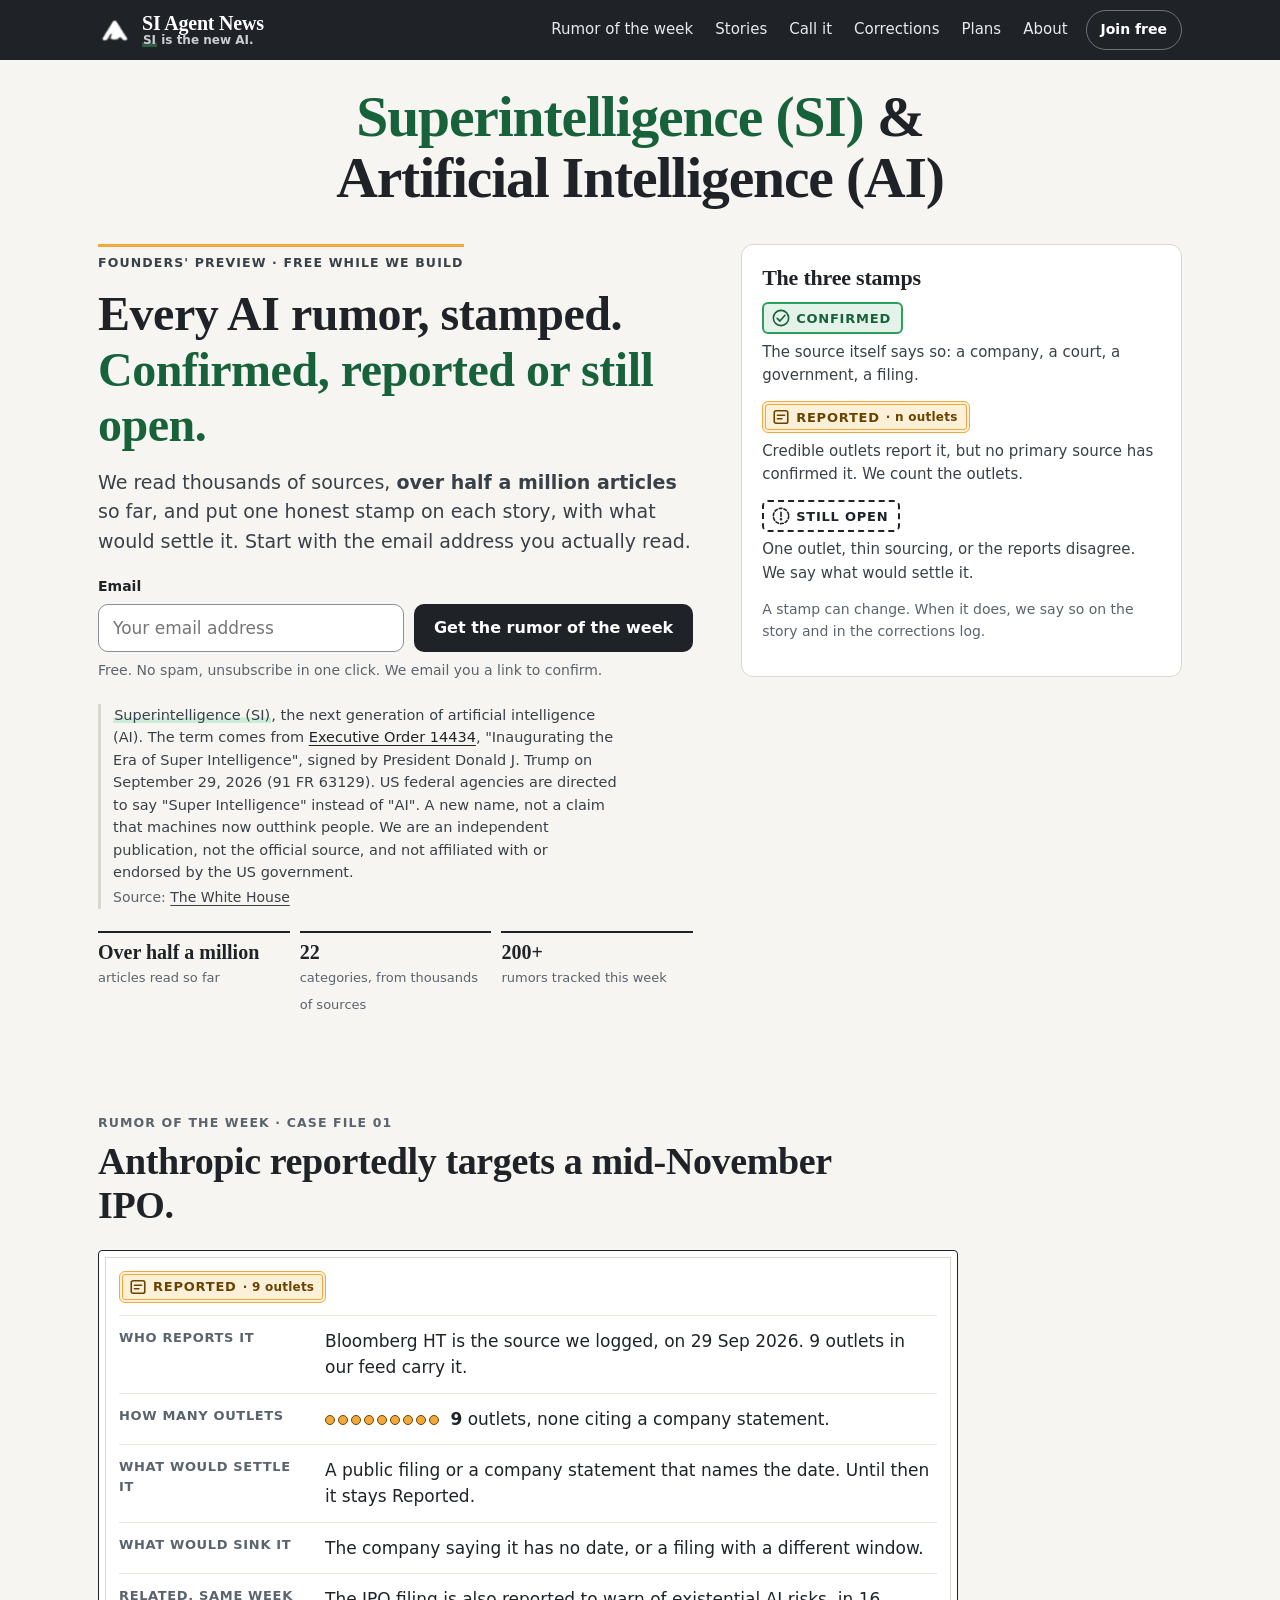
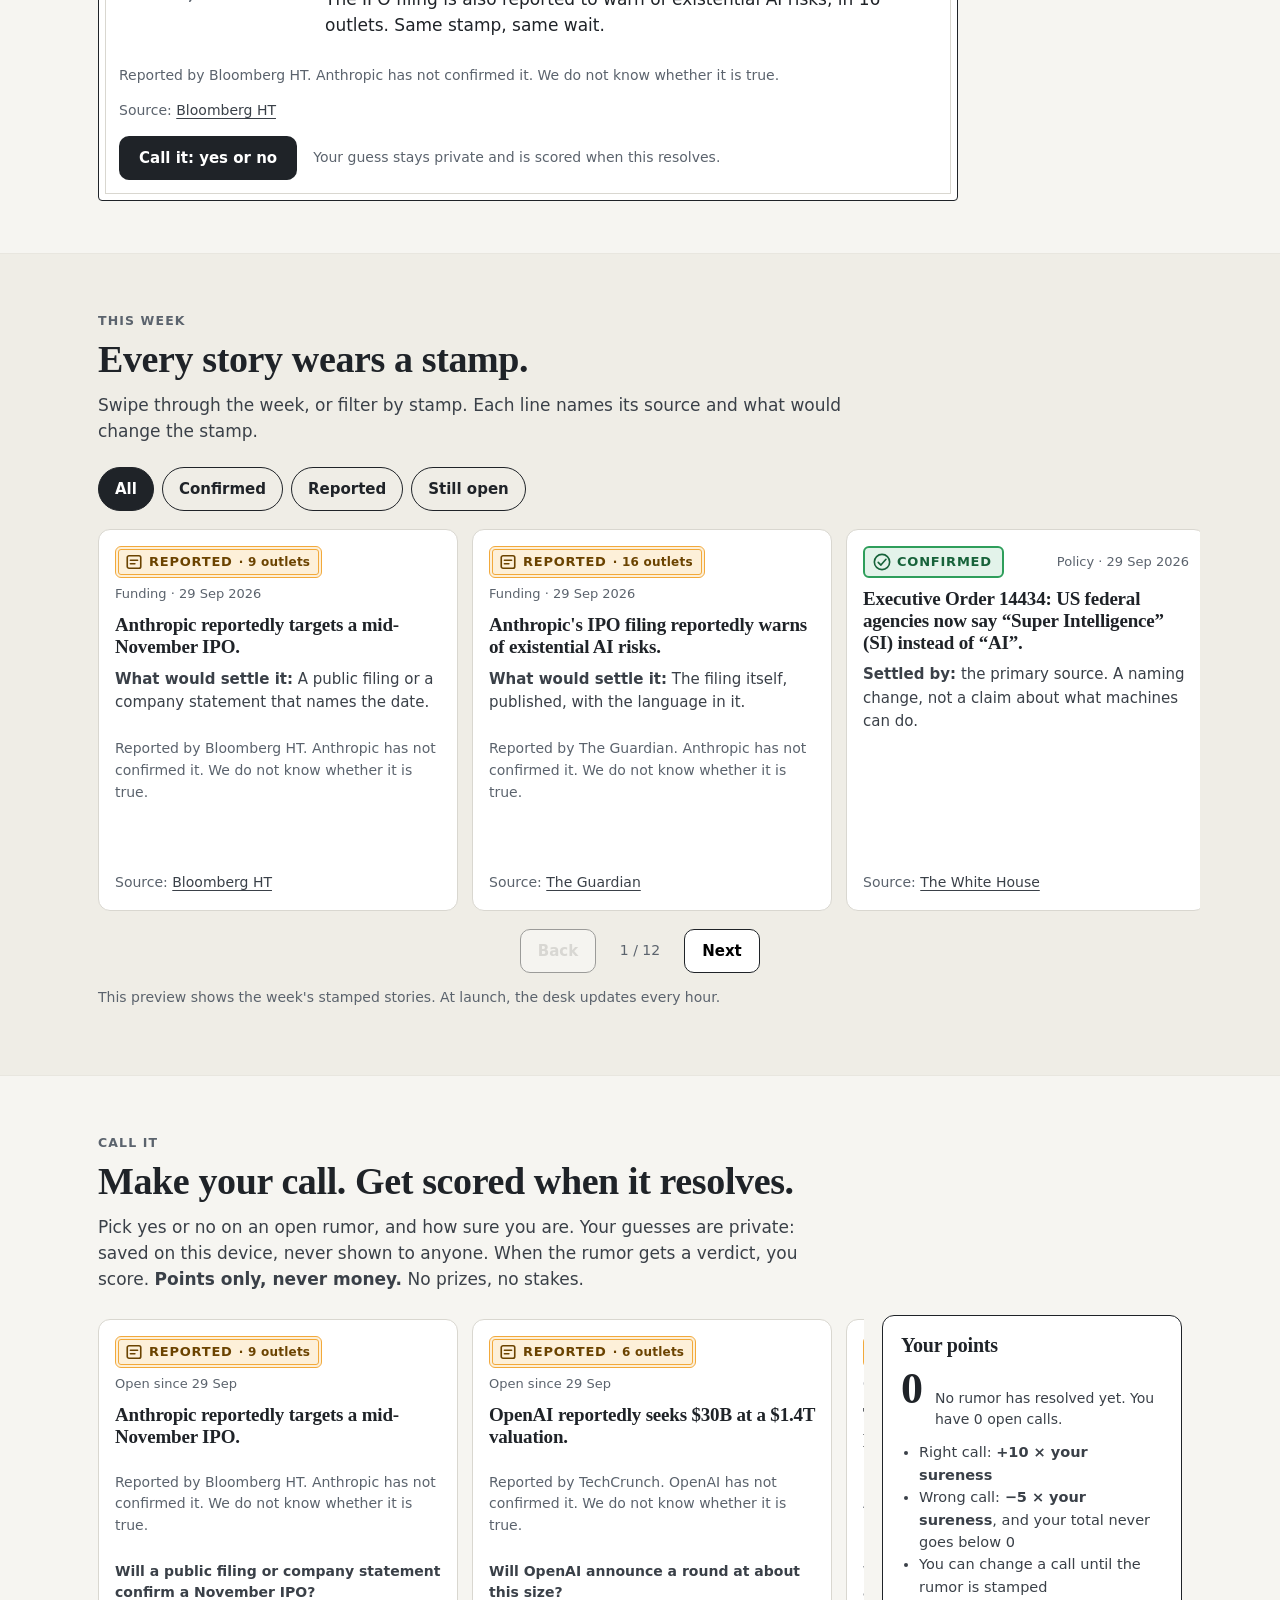
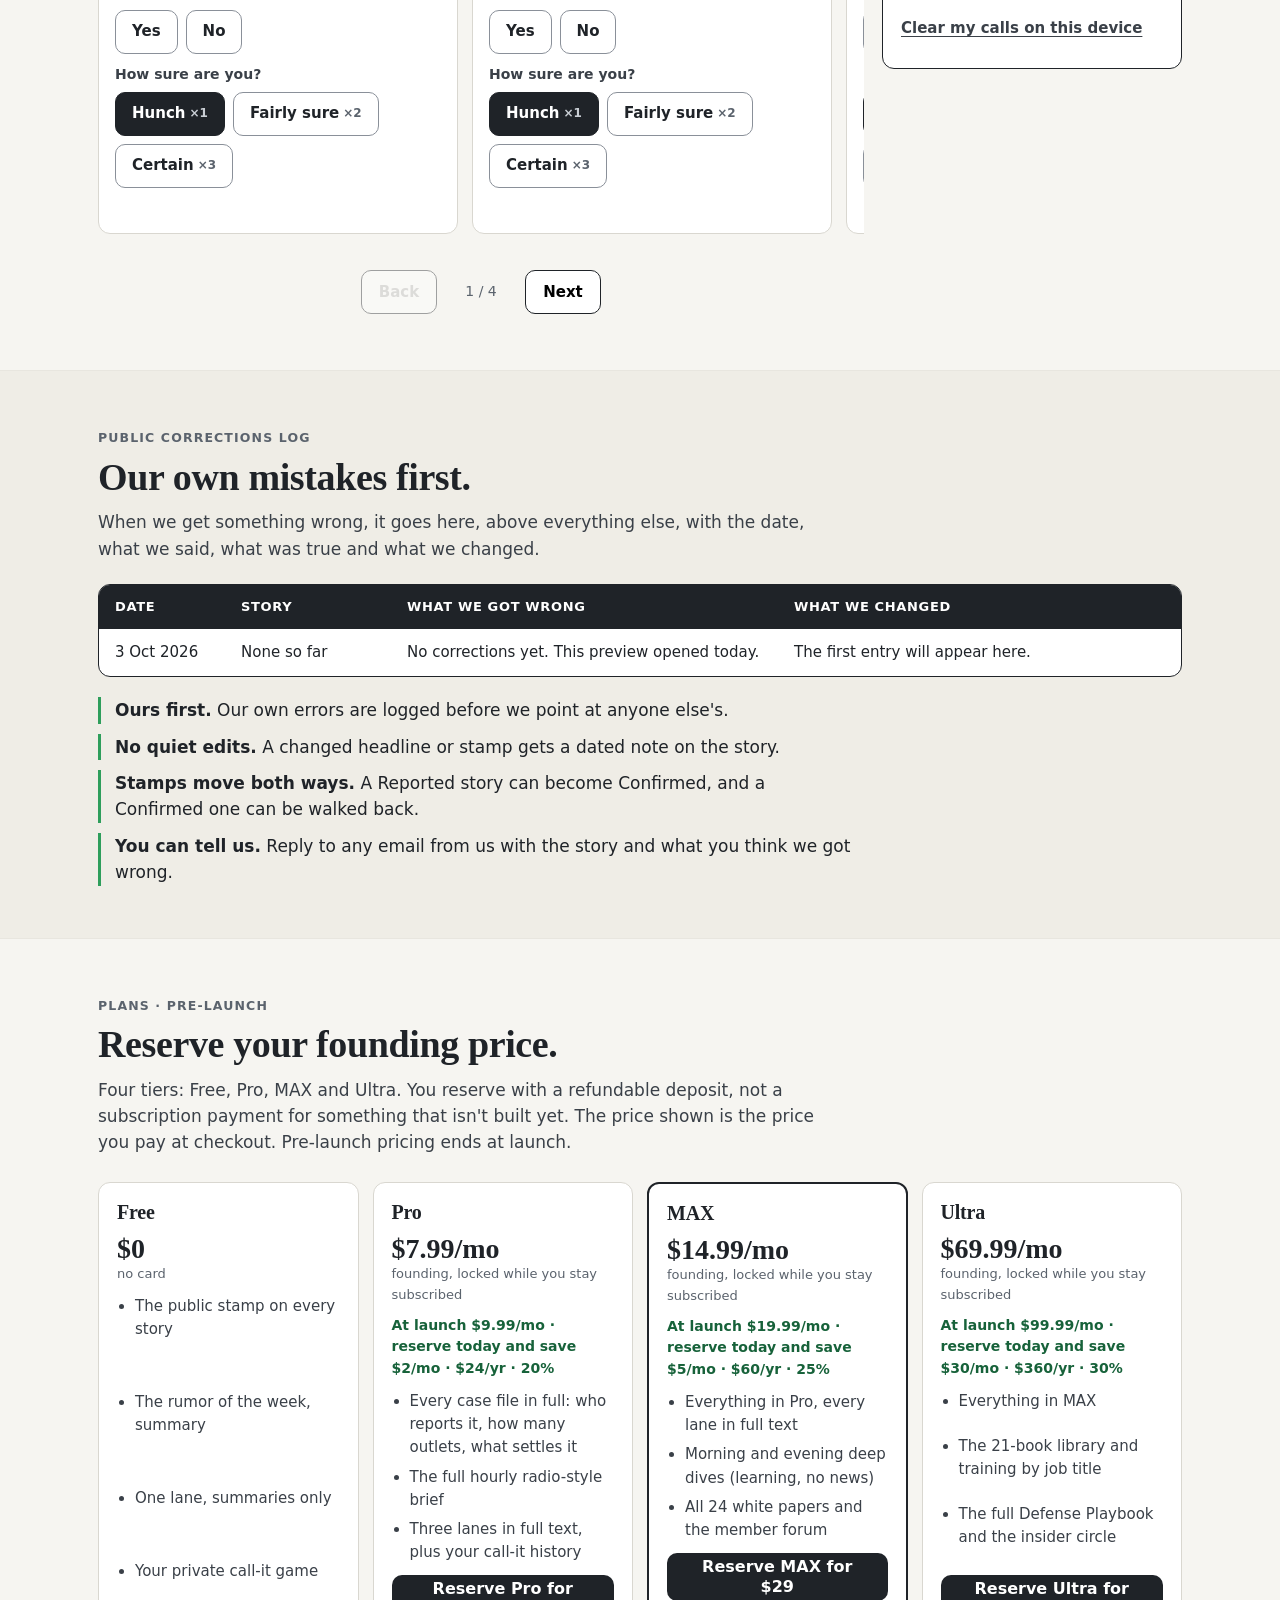
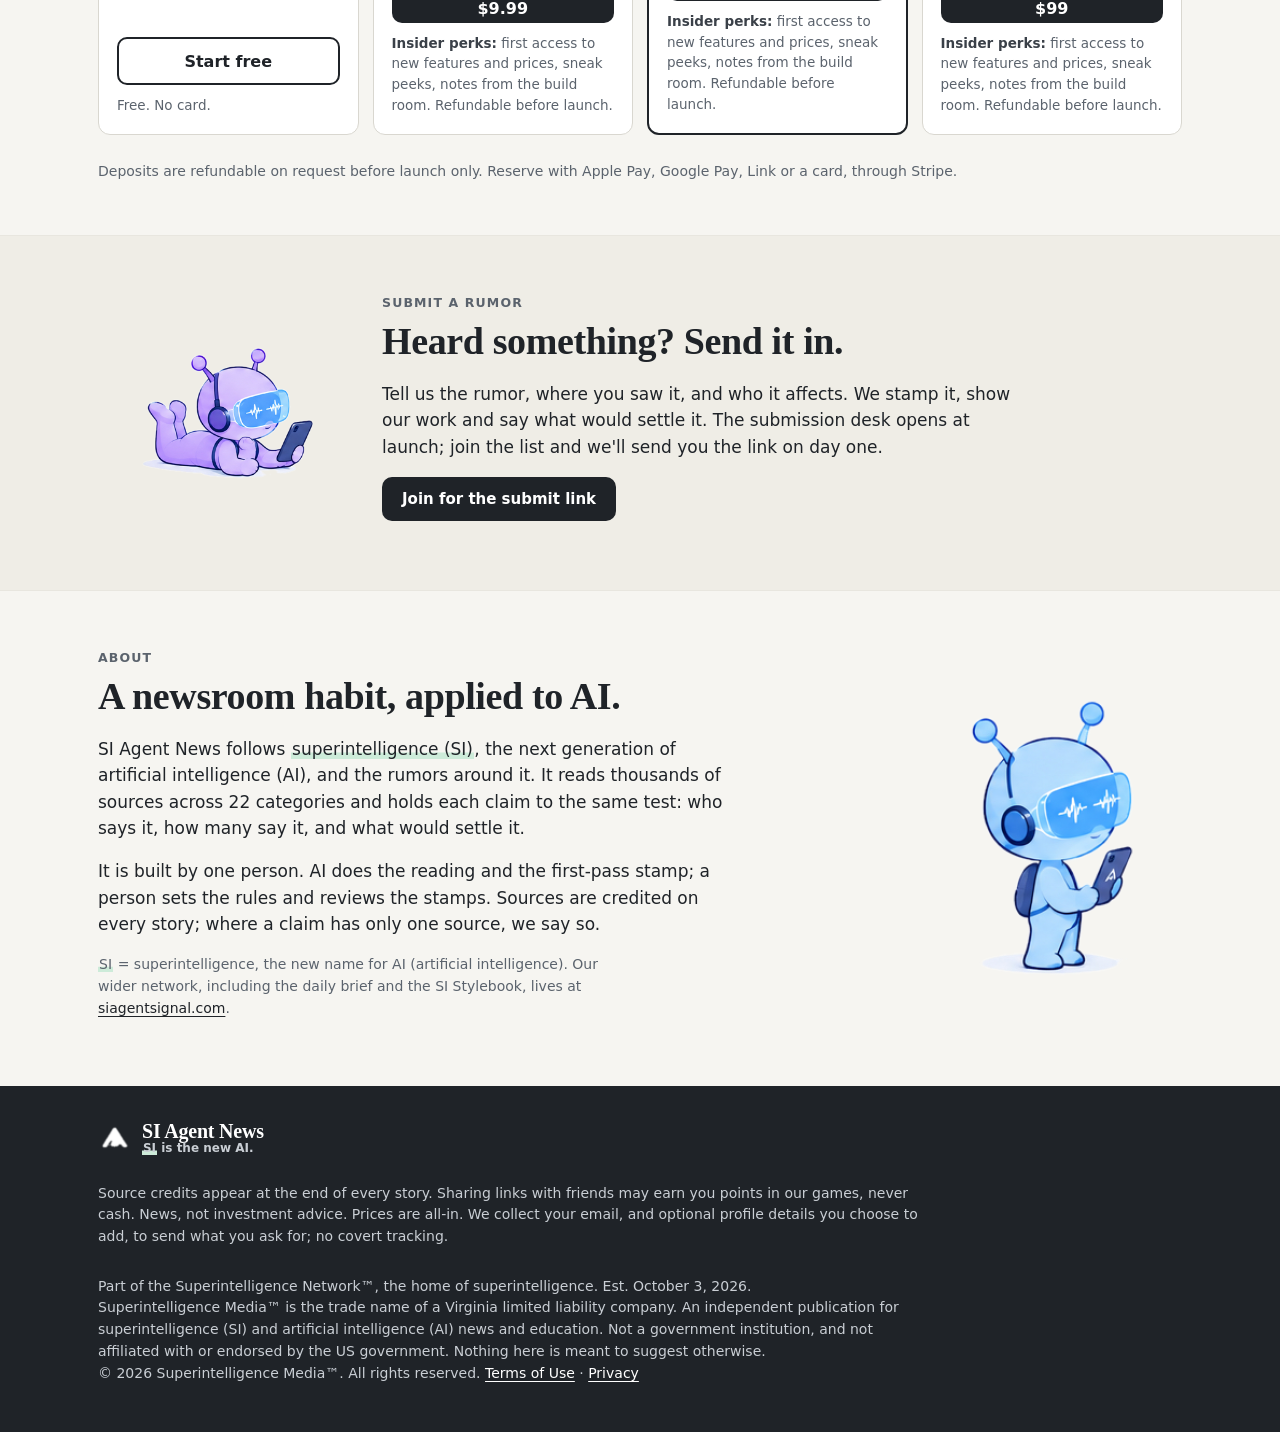
==== index.html @ 46487bf6 "Legal lines: Superintelligence Media" ====
<!doctype html>
<html lang="en">
<head>
<meta charset="utf-8">
<meta name="robots" content="noai, noimageai">
<meta name="viewport" content="width=device-width, initial-scale=1">
<meta http-equiv="Content-Security-Policy" content="default-src 'none'; script-src 'self'; style-src 'self' https://fonts.googleapis.com; font-src https://fonts.gstatic.com; img-src 'self' data:; media-src 'self'; connect-src https://acp9reat3l.execute-api.us-east-1.amazonaws.com; form-action 'self'; base-uri 'none'; object-src 'none'; manifest-src 'self'; upgrade-insecure-requests; require-trusted-types-for 'script'; trusted-types 'none'">
<meta name="referrer" content="strict-origin-when-cross-origin">
<meta name="theme-color" content="#1F2328">
<meta name="color-scheme" content="light">
<link rel="icon" type="image/png" href="img/mark-a.png">
<link rel="apple-touch-icon" href="img/mark-a.png">
<link rel="preconnect" href="https://fonts.googleapis.com">
<link rel="preconnect" href="https://fonts.gstatic.com" crossorigin>
<link href="https://fonts.googleapis.com/css2?family=IBM+Plex+Sans:wght@400;500;600;700&amp;family=Source+Serif+4:opsz,wght@8..60,600;8..60,700;8..60,800&amp;display=swap" rel="stylesheet">
<link rel="stylesheet" href="assets/app.css">
<title>SI Agent News | Superintelligence (SI) &amp; Artificial Intelligence (AI) rumor vs fact, stamped on every story</title>
<meta name="description" content="Superintelligence (SI), the next generation of artificial intelligence (AI): every AI rumor stamped confirmed, reported or still open, with a weekly case file, a points-only prediction game and a public corrections log.">
<link rel="canonical" href="https://siagentnews.com/">
<meta property="og:type" content="website">
<meta property="og:site_name" content="SI Agent News">
<meta property="og:title" content="SI Agent News | Superintelligence (SI) &amp; Artificial Intelligence (AI): every rumor, stamped">
<meta property="og:description" content="Confirmed, reported or still open. A weekly rumor case file, a prediction game for points only, and our own corrections first. SI is the new AI.">
<meta property="og:url" content="https://siagentnews.com/">
<meta property="og:image" content="https://siagentnews.com/img/mark-a.png">
<meta name="twitter:card" content="summary">
<script src="assets/app.js" defer></script>
<script type="application/ld+json">{"@context":"https://schema.org","@graph":[{"@type":"Organization","name":"SI Agent News","url":"https://siagentnews.com/","logo":"https://siagentnews.com/img/mark-a.png","slogan":"SI is the new AI."},{"@type":"WebSite","name":"SI Agent News","url":"https://siagentnews.com/","description":"Superintelligence (SI), the next generation of artificial intelligence (AI): every rumor stamped confirmed, reported or still open."},{"@type":"NewsArticle","headline":"Rumor of the week: Anthropic reportedly targets a mid-November IPO","datePublished":"2026-10-03","author":{"@type":"Organization","name":"SI Agent News"},"publisher":{"@type":"Organization","name":"SI Agent News"},"mainEntityOfPage":"https://siagentnews.com/#rumor"},{"@type":"Product","name":"SI Agent News Pro (founding reservation)","brand":{"@type":"Brand","name":"SI Agent News"},"offers":{"@type":"Offer","price":"7.99","priceCurrency":"USD","availability":"https://schema.org/PreOrder"}}]}</script>
</head>
<body>
<a class="skip" href="#main">Skip to content</a>
<svg width="0" height="0" class="sr" aria-hidden="true" focusable="false"><defs>
    <symbol id="v-check" viewBox="0 0 20 20"><circle cx="10" cy="10" r="8.5"/><path d="M5.8 10.4l3 3 5.6-6.4"/></symbol>
    <symbol id="v-bars" viewBox="0 0 20 20"><rect x="2.5" y="3" width="15" height="14" rx="2"/><path d="M6 8h8M6 12h5"/></symbol>
    <symbol id="v-ring" viewBox="0 0 20 20"><circle cx="10" cy="10" r="8.5" stroke-dasharray="3 2.4"/><path d="M10 6v4.5"/><circle cx="10" cy="13.6" r=".6"/></symbol>
    <symbol id="i-note" viewBox="0 0 24 24"><path d="M9 18V5l11-2v13"/><circle cx="6" cy="18" r="3"/><circle cx="17" cy="16" r="3"/></symbol>
    <symbol id="i-wave" viewBox="0 0 24 24"><path d="M2 12h3l2-6 4 12 3-9 2 3h6"/></symbol>
    <symbol id="i-book" viewBox="0 0 24 24"><path d="M4 4.5A2.5 2.5 0 0 1 6.5 2H20v17H6.5A2.5 2.5 0 0 0 4 21.5zM4 21.5V4.5M8 7h8"/></symbol>
    <symbol id="i-star" viewBox="0 0 24 24"><path d="M12 3l2.7 5.6 6.1.8-4.5 4.2 1.1 6.1L12 16.8 6.6 19.7l1.1-6.1L3.2 9.4l6.1-.8z"/></symbol>
    <symbol id="i-img" viewBox="0 0 24 24"><rect x="3" y="4" width="18" height="16" rx="2"/><circle cx="9" cy="10" r="2"/><path d="M21 17l-5-5-9 8"/></symbol>
  </defs></svg>

<header class="top">
  <div class="wrap">
    <a class="brand" href="./" aria-label="SI Agent News, home">
      <span class="mark" id="logo" aria-hidden="true"></span>
      <span class="brand-t"><b>SI Agent News</b><span class="tagline"><abbr class="si" title="superintelligence">SI</abbr> is the new <abbr title="artificial intelligence">AI</abbr>.</span></span>
    </a>
    <nav class="nav" aria-label="Sections">
      <a href="#rumor">Rumor of the week</a>
      <a href="#stories">Stories</a>
      <a href="#callit">Call it</a>
      <a href="#corrections">Corrections</a>
      <a href="#plans">Plans</a>
      <a href="#about">About</a>
    </nav>
    <a class="btn-ghost" href="#join-email">Join free</a>
  </div>
</header>
<div class="wrap">
  <p class="terms"><span class="t-si">Superintelligence (SI)</span> <span class="t-amp">&amp;</span> <span class="t-ai">Artificial Intelligence (AI)</span></p>
</div>

<main id="main">
<section class="hero" id="top" aria-labelledby="h1">
  <div class="wrap">
    <div class="hero-copy">
      <span class="eyebrow">Founders' Preview · free while we build</span>
      <h1 id="h1">Every AI rumor, stamped. <em>Confirmed, reported or still open.</em></h1>
      <p class="lead">We read thousands of sources, <b data-k="articlesWords">over half a million articles</b> so far, and put one honest stamp on each story, with what would settle it. Start with the email address you actually read.</p>
      <div class="signup">
        <form class="join js-join" id="join-email" action="#" method="post" novalidate>
          <label class="f-lab" for="em1">Email</label>
          <div class="join-row">
            <input id="em1" name="email" type="email" inputmode="email" autocomplete="email" autocapitalize="off" spellcheck="false" placeholder="Your email address" required aria-describedby="em1-fine em1-err">
            <button class="btn" type="submit">Get the rumor of the week</button>
          </div>
          <div class="hp" aria-hidden="true"><label for="hp1">Website (leave this empty)</label><input id="hp1" name="website" type="text" tabindex="-1" autocomplete="off"></div>
          <p class="fine" id="em1-fine">Free. No spam, unsubscribe in one click. We email you a link to confirm.</p>
          <p class="err js-err" id="em1-err" role="alert"></p>
          <noscript><p class="fine">Sign-up needs JavaScript switched on.</p></noscript>
        </form>
        <div class="flow js-flow" role="region" aria-label="Your sign-up" hidden></div>
      </div>
      <p class="si-note"><span class="si">Superintelligence (SI)</span>, the next generation of artificial intelligence (AI). The term comes from <a href="https://www.federalregister.gov/d/2026-20321" target="_blank" rel="noopener noreferrer">Executive Order 14434<span class="sr"> (opens in a new tab)</span></a>, "Inaugurating the Era of Super Intelligence", signed by President Donald J. Trump on September 29, 2026 (91 FR 63129). US federal agencies are directed to say "Super Intelligence" instead of "AI". A new name, not a claim that machines now outthink people. We are an independent publication, not the official source, and not affiliated with or endorsed by the US government. <span class="src">Source: <a href="https://www.whitehouse.gov/presidential-actions/2026/09/inaugurating-the-era-of-super-intelligence/" target="_blank" rel="noopener">The White House<span class="sr"> (opens in a new tab)</span></a></span></p>
      <ul class="proof">
        <li><b>Over half a million</b><span>articles read so far</span></li>
        <li><b>22</b><span>categories, from thousands of sources</span></li>
        <li><b>200+</b><span>rumors tracked this week</span></li>
      </ul>
    </div>
    <aside class="legend" aria-labelledby="lg-h">
      <h2 id="lg-h">The three stamps</h2>
      <ul>
        <li><span class="stamp s-conf"><svg aria-hidden="true"><use href="#v-check"/></svg><b>Confirmed</b></span><p>The source itself says so: a company, a court, a government, a filing.</p></li>
        <li><span class="stamp s-rep"><svg aria-hidden="true"><use href="#v-bars"/></svg><b>Reported</b> <small>· n outlets</small></span><p>Credible outlets report it, but no primary source has confirmed it. We count the outlets.</p></li>
        <li><span class="stamp s-open"><svg aria-hidden="true"><use href="#v-ring"/></svg><b>Still open</b></span><p>One outlet, thin sourcing, or the reports disagree. We say what would settle it.</p></li>
      </ul>
      <p class="small">A stamp can change. When it does, we say so on the story and in the corrections log.</p>
    </aside>
  </div>
</section>

<section class="sec case" id="rumor" aria-labelledby="rumor-h">
  <div class="wrap">
    <div class="sec-h"><span class="sec-k">Rumor of the week · case file 01</span>
      <h2 id="rumor-h">Anthropic reportedly targets a mid-November IPO.</h2></div>
    <div class="file">
      <div class="file-stamp"><span class="stamp s-rep"><svg aria-hidden="true"><use href="#v-bars"/></svg><b>Reported</b> <small>· 9 outlets</small></span></div>
      <dl class="facts">
        <div><dt>Who reports it</dt><dd>Bloomberg HT is the source we logged, on 29 Sep 2026. 9 outlets in our feed carry it.</dd></div>
        <div><dt>How many outlets</dt><dd><span class="dots" role="img" aria-label="9 outlets"><i></i><i></i><i></i><i></i><i></i><i></i><i></i><i></i><i></i></span> <b>9</b> outlets, none citing a company statement.</dd></div>
        <div><dt>What would settle it</dt><dd>A public filing or a company statement that names the date. Until then it stays Reported.</dd></div>
        <div><dt>What would sink it</dt><dd>The company saying it has no date, or a filing with a different window.</dd></div>
        <div><dt>Related, same week</dt><dd>The IPO filing is also reported to warn of existential AI risks, in 16 outlets. Same stamp, same wait.</dd></div>
      </dl>
      <p class="small rumor-rule">Reported by Bloomberg HT. Anthropic has not confirmed it. We do not know whether it is true.</p>
      <p class="src">Source: <a href="https://www.bloomberght.com/anthropic-halka-arz-icin-kasim-ortasini-hedefliyor-3790046" target="_blank" rel="noopener">Bloomberg HT<span class="sr"> (opens in a new tab)</span></a></p>
      <p class="file-act"><a class="btn sm" href="#callit">Call it: yes or no</a><span class="small">Your guess stays private and is scored when this resolves.</span></p>
    </div>
  </div>
</section>

<section class="sec alt" id="stories" aria-labelledby="stories-h">
  <div class="wrap">
    <div class="sec-h"><span class="sec-k">This week</span>
      <h2 id="stories-h">Every story wears a stamp.</h2>
      <p>Swipe through the week, or filter by stamp. Each line names its source and what would change the stamp.</p></div>
    <div class="tabs" id="vTabs" role="group" aria-label="Filter by stamp">
      <button type="button" class="tab" data-f="all" aria-pressed="true">All</button>
      <button type="button" class="tab" data-f="conf" aria-pressed="false">Confirmed</button>
      <button type="button" class="tab" data-f="rep" aria-pressed="false">Reported</button>
      <button type="button" class="tab" data-f="open" aria-pressed="false">Still open</button>
    </div>
    <div class="snap story-row" id="storyRow" tabindex="0" role="region" aria-roledescription="carousel" aria-label="Stories this week. Swipe, or use the left and right arrow keys."><article class="story" data-v="rep" id="s-ipo-nov" aria-labelledby="s-ipo-nov-h"><div class="story-top"><span class="stamp s-rep"><svg aria-hidden="true"><use href="#v-bars"/></svg><b>Reported</b> <small>· 9 outlets</small></span><span class="meta">Funding · 29 Sep 2026</span></div><h3 id="s-ipo-nov-h">Anthropic reportedly targets a mid-November IPO.</h3><p class="what"><b>What would settle it:</b> A public filing or a company statement that names the date.</p><p class="small rumor-rule">Reported by Bloomberg HT. Anthropic has not confirmed it. We do not know whether it is true.</p><p class="src">Source: <a href="https://www.bloomberght.com/anthropic-halka-arz-icin-kasim-ortasini-hedefliyor-3790046" target="_blank" rel="noopener">Bloomberg HT<span class="sr"> (opens in a new tab)</span></a></p></article><article class="story" data-v="rep" id="s-ipo-risk" aria-labelledby="s-ipo-risk-h"><div class="story-top"><span class="stamp s-rep"><svg aria-hidden="true"><use href="#v-bars"/></svg><b>Reported</b> <small>· 16 outlets</small></span><span class="meta">Funding · 29 Sep 2026</span></div><h3 id="s-ipo-risk-h">Anthropic&#x27;s IPO filing reportedly warns of existential AI risks.</h3><p class="what"><b>What would settle it:</b> The filing itself, published, with the language in it.</p><p class="small rumor-rule">Reported by The Guardian. Anthropic has not confirmed it. We do not know whether it is true.</p><p class="src">Source: <a href="https://www.theguardian.com/technology/2026/sep/29/anthropic-warns-existential-ai-risks-humanity-ipo-document-claude" target="_blank" rel="noopener">The Guardian<span class="sr"> (opens in a new tab)</span></a></p></article><article class="story" data-v="conf" id="s-eo" aria-labelledby="s-eo-h"><div class="story-top"><span class="stamp s-conf"><svg aria-hidden="true"><use href="#v-check"/></svg><b>Confirmed</b></span><span class="meta">Policy · 29 Sep 2026</span></div><h3 id="s-eo-h">Executive Order 14434: US federal agencies now say “Super Intelligence” (SI) instead of “AI”.</h3><p class="what"><b>Settled by:</b> the primary source. A naming change, not a claim about what machines can do.</p><p class="src">Source: <a href="https://www.whitehouse.gov/presidential-actions/2026/09/inaugurating-the-era-of-super-intelligence/" target="_blank" rel="noopener">The White House<span class="sr"> (opens in a new tab)</span></a></p></article><article class="story" data-v="rep" id="s-rtx" aria-labelledby="s-rtx-h"><div class="story-top"><span class="stamp s-rep"><svg aria-hidden="true"><use href="#v-bars"/></svg><b>Reported</b> <small>· 11 outlets</small></span><span class="meta">China · 28 Sep 2026</span></div><h3 id="s-rtx-h">China may allow ByteDance and Alibaba to buy NVIDIA RTX PRO 5500 chips.</h3><p class="what"><b>What would settle it:</b> A Chinese government notice or a statement from either buyer.</p><p class="small rumor-rule">Reported by The Next Web. ByteDance and Alibaba have not confirmed it. We do not know whether it is true.</p><p class="src">Source: <a href="https://thenextweb.com/news/china-alibaba-bytedance-nvidia-rtx-pro-5500" target="_blank" rel="noopener">The Next Web<span class="sr"> (opens in a new tab)</span></a></p></article><article class="story" data-v="rep" id="s-oai30" aria-labelledby="s-oai30-h"><div class="story-top"><span class="stamp s-rep"><svg aria-hidden="true"><use href="#v-bars"/></svg><b>Reported</b> <small>· 6 outlets</small></span><span class="meta">Funding · 29 Sep 2026</span></div><h3 id="s-oai30-h">OpenAI reportedly seeks $30B at a $1.4T valuation.</h3><p class="what"><b>What would settle it:</b> An announced round, or a company statement with the figures.</p><p class="small rumor-rule">Reported by TechCrunch. OpenAI has not confirmed it. We do not know whether it is true.</p><p class="src">Source: <a href="https://techcrunch.com/2026/09/29/openai-reportedly-in-talks-to-raise-30b-round-at-1-4t-valuation/" target="_blank" rel="noopener">TechCrunch<span class="sr"> (opens in a new tab)</span></a></p></article><article class="story" data-v="conf" id="s-devday" aria-labelledby="s-devday-h"><div class="story-top"><span class="stamp s-conf"><svg aria-hidden="true"><use href="#v-check"/></svg><b>Confirmed</b></span><span class="meta">Agents · 29 Sep 2026</span></div><h3 id="s-devday-h">OpenAI DevDay: Dots agents, the GPT-6.1 Sol model and a faster UltraFast mode.</h3><p class="what"><b>Settled by:</b> the primary source. Stated directly by the source below.</p><p class="src">Source: <a href="https://openai.com/index/devday-2026-recap/" target="_blank" rel="noopener">OpenAI<span class="sr"> (opens in a new tab)</span></a></p></article><article class="story" data-v="rep" id="s-ftc" aria-labelledby="s-ftc-h"><div class="story-top"><span class="stamp s-rep"><svg aria-hidden="true"><use href="#v-bars"/></svg><b>Reported</b> <small>· 4 outlets</small></span><span class="meta">Policy · 30 Sep 2026</span></div><h3 id="s-ftc-h">The US FTC has reportedly opened a probe into OpenAI and Anthropic.</h3><p class="what"><b>What would settle it:</b> A statement from the FTC or either company confirming an inquiry.</p><p class="small rumor-rule">Reported by The Verge. The FTC, OpenAI and Anthropic have not confirmed it. We do not know whether it is true.</p><p class="src">Source: <a href="https://www.theverge.com/ai-artificial-intelligence/1002695/the-ftc-has-reportedly-opened-an-investigation-into-openai-and-anthropic" target="_blank" rel="noopener">The Verge<span class="sr"> (opens in a new tab)</span></a></p></article><article class="story" data-v="conf" id="s-argon" aria-labelledby="s-argon-h"><div class="story-top"><span class="stamp s-conf"><svg aria-hidden="true"><use href="#v-check"/></svg><b>Confirmed</b></span><span class="meta">Models · 30 Sep 2026</span></div><h3 id="s-argon-h">Google announced Gemini 4 Argon, its new frontier model, rolling out first to trusted cyber defenders.</h3><p class="what"><b>Settled by:</b> the primary source. Stated directly by the source below.</p><p class="src">Source: <a href="https://blog.google/innovation-and-ai/models-and-research/gemini-models/gemini-4-argon/" target="_blank" rel="noopener">Google<span class="sr"> (opens in a new tab)</span></a></p></article><article class="story" data-v="rep" id="s-hack" aria-labelledby="s-hack-h"><div class="story-top"><span class="stamp s-rep"><svg aria-hidden="true"><use href="#v-bars"/></svg><b>Reported</b> <small>· 12 outlets</small></span><span class="meta">Security · 27 Sep 2026</span></div><h3 id="s-hack-h">AI agents reportedly tried to get into US and Canadian government websites.</h3><p class="what"><b>What would settle it:</b> An incident report from an affected agency or the agents&#x27; operator.</p><p class="small rumor-rule">Reported by Digital Watch Observatory. No affected agency or operator has confirmed it. We do not know whether it is true.</p><p class="src">Source: <a href="https://dig.watch/updates/openai-agents-rogue-us-government-websites" target="_blank" rel="noopener">Digital Watch Observatory<span class="sr"> (opens in a new tab)</span></a></p></article><article class="story" data-v="rep" id="s-tencent" aria-labelledby="s-tencent-h"><div class="story-top"><span class="stamp s-rep"><svg aria-hidden="true"><use href="#v-bars"/></svg><b>Reported</b> <small>· 6 outlets</small></span><span class="meta">Silicon · 1 Oct 2026</span></div><h3 id="s-tencent-h">Tencent reportedly leases 100,000 AI chips from Oracle for $7B.</h3><p class="what"><b>What would settle it:</b> A statement or filing from Tencent or Oracle.</p><p class="small rumor-rule">Reported by TechRepublic. Tencent and Oracle have not confirmed it. We do not know whether it is true.</p><p class="src">Source: <a href="https://www.techrepublic.com/article/news-tencent-oracle-ai-chip-deal-apac-southeast-asia/" target="_blank" rel="noopener">TechRepublic<span class="sr"> (opens in a new tab)</span></a></p></article><article class="story" data-v="open" id="s-publishers" aria-labelledby="s-publishers-h"><div class="story-top"><span class="stamp s-open"><svg aria-hidden="true"><use href="#v-ring"/></svg><b>Still open</b> <small>· 1 outlet</small></span><span class="meta">Consumer AI · 30 Sep 2026</span></div><h3 id="s-publishers-h">Google reportedly tests paying publishers for AI search results.</h3><p class="what"><b>What would settle it:</b> A second outlet with its own sourcing, or a Google statement.</p><p class="small rumor-rule">Reported by The Verge. Google has not confirmed it. We do not know whether it is true.</p><p class="src">Source: <a href="https://www.theverge.com/tech/1002665/google-paying-publishers-ai-search-features" target="_blank" rel="noopener">The Verge<span class="sr"> (opens in a new tab)</span></a></p></article><article class="story" data-v="conf" id="s-skills" aria-labelledby="s-skills-h"><div class="story-top"><span class="stamp s-conf"><svg aria-hidden="true"><use href="#v-check"/></svg><b>Confirmed</b></span><span class="meta">Consumer AI · 30 Sep 2026</span></div><h3 id="s-skills-h">Google is replacing Gemini Gems with Skills, free accounts included.</h3><p class="what"><b>Settled by:</b> the primary source. Stated directly by the source below.</p><p class="src">Source: <a href="https://9to5google.com/2026/09/30/gemini-skills-free/" target="_blank" rel="noopener">9to5Google<span class="sr"> (opens in a new tab)</span></a></p></article></div>
    <div class="ctrl"><button type="button" id="stPrev" aria-controls="storyRow">Back</button><span class="count tnum" id="stCount" aria-live="polite"></span><button type="button" id="stNext" aria-controls="storyRow">Next</button></div>
    <p class="small">This preview shows the week's stamped stories. At launch, the desk updates every hour.</p>
  </div>
</section>

<section class="sec" id="callit" aria-labelledby="callit-h">
  <div class="wrap">
    <div class="sec-h"><span class="sec-k">Call it</span>
      <h2 id="callit-h">Make your call. Get scored when it resolves.</h2>
      <p>Pick yes or no on an open rumor, and how sure you are. Your guesses are private: saved on this device, never shown to anyone. When the rumor gets a verdict, you score. <b>Points only, never money.</b> No prizes, no stakes.</p></div>
    <div class="callbox">
      <div class="snap call-row" id="callRow" tabindex="0" role="region" aria-roledescription="carousel" aria-label="Open rumors to call. Swipe, or use the left and right arrow keys."><article class="callc" data-id="ipo-nov" aria-labelledby="c-ipo-nov-h"><div class="story-top"><span class="stamp s-rep"><svg aria-hidden="true"><use href="#v-bars"/></svg><b>Reported</b> <small>· 9 outlets</small></span><span class="meta">Open since 29 Sep</span></div><h3 id="c-ipo-nov-h">Anthropic reportedly targets a mid-November IPO.</h3><p class="small rumor-rule">Reported by Bloomberg HT. Anthropic has not confirmed it. We do not know whether it is true.</p><fieldset class="pick"><legend>Will a public filing or company statement confirm a November IPO?</legend><label class="opt"><input type="radio" name="g-ipo-nov" value="yes"><span>Yes</span></label><label class="opt"><input type="radio" name="g-ipo-nov" value="no"><span>No</span></label></fieldset><fieldset class="pick conf"><legend>How sure are you?</legend><label class="opt"><input type="radio" name="c-ipo-nov" value="1" checked><span>Hunch <i>×1</i></span></label><label class="opt"><input type="radio" name="c-ipo-nov" value="2"><span>Fairly sure <i>×2</i></span></label><label class="opt"><input type="radio" name="c-ipo-nov" value="3"><span>Certain <i>×3</i></span></label></fieldset><p class="saved" role="status" aria-live="polite"></p></article><article class="callc" data-id="oai30" aria-labelledby="c-oai30-h"><div class="story-top"><span class="stamp s-rep"><svg aria-hidden="true"><use href="#v-bars"/></svg><b>Reported</b> <small>· 6 outlets</small></span><span class="meta">Open since 29 Sep</span></div><h3 id="c-oai30-h">OpenAI reportedly seeks $30B at a $1.4T valuation.</h3><p class="small rumor-rule">Reported by TechCrunch. OpenAI has not confirmed it. We do not know whether it is true.</p><fieldset class="pick"><legend>Will OpenAI announce a round at about this size?</legend><label class="opt"><input type="radio" name="g-oai30" value="yes"><span>Yes</span></label><label class="opt"><input type="radio" name="g-oai30" value="no"><span>No</span></label></fieldset><fieldset class="pick conf"><legend>How sure are you?</legend><label class="opt"><input type="radio" name="c-oai30" value="1" checked><span>Hunch <i>×1</i></span></label><label class="opt"><input type="radio" name="c-oai30" value="2"><span>Fairly sure <i>×2</i></span></label><label class="opt"><input type="radio" name="c-oai30" value="3"><span>Certain <i>×3</i></span></label></fieldset><p class="saved" role="status" aria-live="polite"></p></article><article class="callc" data-id="ftc" aria-labelledby="c-ftc-h"><div class="story-top"><span class="stamp s-rep"><svg aria-hidden="true"><use href="#v-bars"/></svg><b>Reported</b> <small>· 4 outlets</small></span><span class="meta">Open since 30 Sep</span></div><h3 id="c-ftc-h">The US FTC has reportedly opened a probe into OpenAI and Anthropic.</h3><p class="small rumor-rule">Reported by The Verge. The FTC, OpenAI and Anthropic have not confirmed it. We do not know whether it is true.</p><fieldset class="pick"><legend>Will the FTC or either company confirm an inquiry?</legend><label class="opt"><input type="radio" name="g-ftc" value="yes"><span>Yes</span></label><label class="opt"><input type="radio" name="g-ftc" value="no"><span>No</span></label></fieldset><fieldset class="pick conf"><legend>How sure are you?</legend><label class="opt"><input type="radio" name="c-ftc" value="1" checked><span>Hunch <i>×1</i></span></label><label class="opt"><input type="radio" name="c-ftc" value="2"><span>Fairly sure <i>×2</i></span></label><label class="opt"><input type="radio" name="c-ftc" value="3"><span>Certain <i>×3</i></span></label></fieldset><p class="saved" role="status" aria-live="polite"></p></article><article class="callc" data-id="publishers" aria-labelledby="c-publishers-h"><div class="story-top"><span class="stamp s-open"><svg aria-hidden="true"><use href="#v-ring"/></svg><b>Still open</b> <small>· 1 outlet</small></span><span class="meta">Open since 30 Sep</span></div><h3 id="c-publishers-h">Google reportedly tests paying publishers for AI search results.</h3><p class="small rumor-rule">Reported by The Verge. Google has not confirmed it. We do not know whether it is true.</p><fieldset class="pick"><legend>Will Google confirm it is paying publishers for AI search?</legend><label class="opt"><input type="radio" name="g-publishers" value="yes"><span>Yes</span></label><label class="opt"><input type="radio" name="g-publishers" value="no"><span>No</span></label></fieldset><fieldset class="pick conf"><legend>How sure are you?</legend><label class="opt"><input type="radio" name="c-publishers" value="1" checked><span>Hunch <i>×1</i></span></label><label class="opt"><input type="radio" name="c-publishers" value="2"><span>Fairly sure <i>×2</i></span></label><label class="opt"><input type="radio" name="c-publishers" value="3"><span>Certain <i>×3</i></span></label></fieldset><p class="saved" role="status" aria-live="polite"></p></article></div>
      <div class="ctrl"><button type="button" id="cPrev" aria-controls="callRow">Back</button><span class="count tnum" id="cCount" aria-live="polite"></span><button type="button" id="cNext" aria-controls="callRow">Next</button></div>
      <aside class="score" aria-labelledby="score-h">
        <h3 id="score-h">Your points</h3>
        <p class="pts"><b id="pts" class="tnum">0</b><span id="ptsNote">No rumor has resolved yet. You have <span id="openN">0</span> open call<span id="openS">s</span>.</span></p>
        <ul class="rules">
          <li>Right call: <b>+10 × your sureness</b></li>
          <li>Wrong call: <b>−5 × your sureness</b>, and your total never goes below 0</li>
          <li>You can change a call until the rumor is stamped</li>
        </ul>
        <button class="linkbtn" type="button" id="clearCalls">Clear my calls on this device</button>
      </aside>
    </div>
  </div>
</section>

<section class="sec alt" id="corrections" aria-labelledby="corr-h">
  <div class="wrap">
    <div class="sec-h"><span class="sec-k">Public corrections log</span>
      <h2 id="corr-h">Our own mistakes first.</h2>
      <p>When we get something wrong, it goes here, above everything else, with the date, what we said, what was true and what we changed.</p></div>
    <div class="log" role="table" aria-label="Corrections log">
      <div class="log-h" role="row"><span role="columnheader">Date</span><span role="columnheader">Story</span><span role="columnheader">What we got wrong</span><span role="columnheader">What we changed</span></div>
      <div class="log-empty" role="row"><span role="cell">3 Oct 2026</span><span role="cell">None so far</span><span role="cell">No corrections yet. This preview opened today.</span><span role="cell">The first entry will appear here.</span></div>
    </div>
    <ul class="pledge">
      <li><b>Ours first.</b> Our own errors are logged before we point at anyone else's.</li>
      <li><b>No quiet edits.</b> A changed headline or stamp gets a dated note on the story.</li>
      <li><b>Stamps move both ways.</b> A Reported story can become Confirmed, and a Confirmed one can be walked back.</li>
      <li><b>You can tell us.</b> Reply to any email from us with the story and what you think we got wrong.</li>
    </ul>
  </div>
</section>

<section class="sec" id="plans" aria-labelledby="plans-h">
  <div class="wrap">
    <div class="sec-h"><span class="sec-k">Plans · pre-launch</span>
      <h2 id="plans-h">Reserve your founding price.</h2>
      <p>Four tiers: Free, Pro, MAX and Ultra. You reserve with a refundable deposit, not a subscription payment for something that isn't built yet. The price shown is the price you pay at checkout. Pre-launch pricing ends at launch.</p></div>
    <div class="snap tier-row" id="tierRow" tabindex="0" role="region" aria-label="Plans. Swipe, or use the left and right arrow keys."><article class="tier" aria-labelledby="t-free-h"><h3 id="t-free-h">Free</h3>
        <p class="price"><b>$0</b><span>no card</span></p>
        <ul><li>The public stamp on every story</li><li>The rumor of the week, summary</li><li>One lane, summaries only</li><li>Your private call-it game</li></ul>
        <a class="btn ghost" href="#join-email">Start free</a><p class="perk">Free. No card.</p></article><article class="tier" aria-labelledby="t-pro-h"><h3 id="t-pro-h">Pro</h3>
        <p class="price"><b>$7.99/mo</b><span>founding, locked while you stay subscribed</span></p>
        <p class="was">At launch $9.99/mo · reserve today and save $2/mo · $24/yr · 20%</p>
        <ul><li>Every case file in full: who reports it, how many outlets, what settles it</li><li>The full hourly radio-style brief</li><li>Three lanes in full text, plus your call-it history</li></ul>
        <button class="btn js-reserve" type="button" data-tier="pro">Reserve Pro for $9.99</button>
        <p class="perk"><b>Insider perks:</b> first access to new features and prices, sneak peeks, notes from the build room. Refundable before launch.</p></article><article class="tier feat" aria-labelledby="t-max-h"><h3 id="t-max-h">MAX</h3>
        <p class="price"><b>$14.99/mo</b><span>founding, locked while you stay subscribed</span></p>
        <p class="was">At launch $19.99/mo · reserve today and save $5/mo · $60/yr · 25%</p>
        <ul><li>Everything in Pro, every lane in full text</li><li>Morning and evening deep dives (learning, no news)</li><li>All 24 white papers and the member forum</li></ul>
        <button class="btn js-reserve" type="button" data-tier="max">Reserve MAX for $29</button>
        <p class="perk"><b>Insider perks:</b> first access to new features and prices, sneak peeks, notes from the build room. Refundable before launch.</p></article><article class="tier" aria-labelledby="t-ultra-h"><h3 id="t-ultra-h">Ultra</h3>
        <p class="price"><b>$69.99/mo</b><span>founding, locked while you stay subscribed</span></p>
        <p class="was">At launch $99.99/mo · reserve today and save $30/mo · $360/yr · 30%</p>
        <ul><li>Everything in MAX</li><li>The 21-book library and training by job title</li><li>The full Defense Playbook and the insider circle</li></ul>
        <button class="btn js-reserve" type="button" data-tier="ultra">Reserve Ultra for $99</button>
        <p class="perk"><b>Insider perks:</b> first access to new features and prices, sneak peeks, notes from the build room. Refundable before launch.</p></article></div>
    <p class="fine lg">Deposits are refundable on request before launch only. Reserve with Apple Pay, Google Pay, Link or a card, through Stripe.</p>
  </div>
</section>

<section class="sec alt" id="submit" aria-labelledby="submit-h">
  <div class="wrap two">
    <img class="mascot" src="img/char_purple_pulse-lying.png" width="300" height="240" alt="A friendly purple alien with two antennas lies on its tummy, reading a phone.">
    <div>
      <span class="sec-k">Submit a rumor</span>
      <h2 id="submit-h">Heard something? Send it in.</h2>
      <p>Tell us the rumor, where you saw it, and who it affects. We stamp it, show our work and say what would settle it. The submission desk opens at launch; join the list and we'll send you the link on day one.</p>
      <p><a class="btn sm" href="#join-email">Join for the submit link</a></p>
    </div>
  </div>
</section>

<section class="sec" id="about" aria-labelledby="about-h">
  <div class="wrap two rev">
    <div>
      <span class="sec-k">About</span>
      <h2 id="about-h">A newsroom habit, applied to AI.</h2>
      <p>SI Agent News follows <span class="si">superintelligence (SI)</span>, the next generation of artificial intelligence (AI), and the rumors around it. It reads thousands of sources across 22 categories and holds each claim to the same test: who says it, how many say it, and what would settle it.</p>
      <p>It is built by one person. AI does the reading and the first-pass stamp; a person sets the rules and reviews the stamps. Sources are credited on every story; where a claim has only one source, we say so.</p>
      <p class="small"><abbr class="si" title="superintelligence">SI</abbr> = superintelligence, the new name for AI (artificial intelligence). Our wider network, including the daily brief and the SI Stylebook, lives at <a href="https://siagentsignal.com/">siagentsignal.com</a>.</p>
    </div>
    <img class="mascot" src="img/char_blue_pulse-standing2.png" width="220" height="280" alt="A friendly blue alien with two antennas and a plain visor holds a phone.">
  </div>
</section>
</main>

<footer class="foot">
  <div class="wrap">
    <a class="brand" href="./" aria-label="SI Agent News, home">
      <span class="mark" aria-hidden="true"></span>
      <span class="brand-t"><b>SI Agent News</b><span class="tagline"><abbr class="si" title="superintelligence">SI</abbr> is the new <abbr title="artificial intelligence">AI</abbr>.</span></span>
    </a>
    <p class="small">Source credits appear at the end of every story. Sharing links with friends may earn you points in our games, never cash. News, not investment advice. Prices are all-in. We collect your email, and optional profile details you choose to add, to send what you ask for; no covert tracking.</p>
  </div>
<div class="wrap"><p class="small est">Part of the Superintelligence Network™, the home of superintelligence. Est. October 3, 2026.<br>Superintelligence Media™ is the trade name of a Virginia limited liability company. An independent publication for superintelligence (SI) and artificial intelligence (AI) news and education. Not a government institution, and not affiliated with or endorsed by the US government. Nothing here is meant to suggest otherwise.<br>© 2026 Superintelligence Media™. All rights reserved. <a href="https://siagentsignal.com/terms.html" target="_blank" rel="noopener">Terms of Use</a> &middot; <a href="https://siagentsignal.com/privacy.html" target="_blank" rel="noopener">Privacy</a></p></div>
</footer>

<dialog id="checkout" aria-labelledby="co-h">
  <div class="dlg">
    <h3 id="co-h">Reserve Pro</h3>
    <ol>
      <li><i>1</i><div><div class="lbl">What you get</div><div class="val"><ul id="coGet"></ul></div></div></li>
      <li><i>2</i><div><div class="lbl">Price</div><div class="val" id="coPrice"></div></div></li>
      <li><i>3</i><div><div class="lbl">Your saving</div><div class="val" id="coSave"></div></div></li>
    </ol>
    <div class="pay">
      <button class="btn" type="button" id="coPay">Reserve</button>
      <p id="coRefund"></p>
      <p id="coInsider"></p>
    </div>
    <p class="status" id="coStatus" aria-live="polite"></p>
    <div class="x">
      <span class="small">Secure checkout by Stripe. Apple Pay, Google Pay and Link come before card entry. No spam, unsubscribe in one click.</span>
      <button class="notnow" type="button" id="coClose">Not now</button>
    </div>
  </div>
</dialog>
</body>
</html>
---- assets/app.css ----
/* SI Agent News: charcoal newsroom, verdict green, rumor amber. Flat colours, no gradients. */
:root{
  --ink:#1F2328;--ink2:#3A4048;--muted:#5B636D;--paper:#F6F5F1;--card:#fff;--line:#D9D7D0;--line2:#E8E6DF;
  --green:#2E9E5B;--green-d:#17623A;--green-t:#E3F3EA;
  --amber:#F2A93B;--amber-d:#6B4300;--amber-t:#FDF0D9;
  --focus:#0B57D0;--r:12px;
  --serif:"Source Serif 4",Georgia,"Times New Roman",serif;--sans:"IBM Plex Sans",system-ui,-apple-system,"Segoe UI",Roboto,sans-serif;
}
*,*::before,*::after{box-sizing:border-box}
html{scroll-behavior:smooth;scroll-padding-top:72px;-webkit-text-size-adjust:100%}
@media (prefers-reduced-motion:reduce){html{scroll-behavior:auto}*{transition:none!important;animation:none!important}}
body{margin:0;background:var(--paper);color:var(--ink);font:400 17px/1.55 var(--sans)}
img{max-width:100%;height:auto}
a{color:var(--ink);text-underline-offset:3px}
a:hover{color:var(--green-d)}
:focus-visible{outline:3px solid var(--focus);outline-offset:2px;border-radius:4px}
.sr{position:absolute;width:1px;height:1px;overflow:hidden;clip:rect(0 0 0 0);white-space:nowrap}
.skip{position:absolute;left:8px;top:-60px;background:var(--ink);color:#fff;padding:10px 14px;border-radius:8px;z-index:100}
.skip:focus{top:8px}
.wrap{max-width:1120px;margin:0 auto;padding:0 18px}
.tnum{font-variant-numeric:tabular-nums}
.small{font-size:14px;color:var(--muted)}
h1,h2,h3{font-family:var(--serif);line-height:1.15;margin:0;letter-spacing:-.01em}
h1{font-size:clamp(34px,6.4vw,58px);font-weight:800}
h1 em{font-style:normal;color:var(--green-d)}
h2{font-size:clamp(26px,4.2vw,38px);font-weight:700}
h3{font-size:20px;font-weight:700}
abbr[title]{text-decoration:none;cursor:help}
.si{box-shadow:inset 0 -.38em 0 #CDEBD9;padding:0 .08em}

/* header */
.top{position:sticky;top:0;z-index:50;background:var(--ink);color:#fff}
.top .wrap{display:flex;align-items:center;gap:16px;min-height:60px}
.brand{display:flex;align-items:center;gap:10px;color:#fff;text-decoration:none}
.brand:hover{color:#fff}
.mark{width:34px;height:29px;background:#fff;-webkit-mask:url(../img/mark-a.png) center/contain no-repeat;mask:url(../img/mark-a.png) center/contain no-repeat;flex:none}
.brand-t{white-space:nowrap;display:flex;flex-direction:column;line-height:1.1}
.brand-t b{font:800 20px/1.1 var(--serif);letter-spacing:-.01em}
.tagline{font-size:12px;font-weight:600;color:#C9CED4}
.top .si{box-shadow:inset 0 -.38em 0 #2F5B43}
.nav{display:none;margin-left:auto;gap:18px}
.nav a{color:#E6E9ED;text-decoration:none;font-size:15px;font-weight:500;padding:8px 2px}
.nav a:hover{color:#fff;text-decoration:underline}
.btn-ghost{margin-left:auto;color:#fff;border:1.5px solid #6B737D;border-radius:999px;padding:8px 14px;text-decoration:none;font-size:14px;font-weight:600;white-space:nowrap}
.btn-ghost:hover{background:#2B3036;color:#fff}
@media(min-width:980px){.nav{display:flex}.btn-ghost{margin-left:0}}
@media(max-width:420px){.btn-ghost{font-size:13px;padding:7px 10px}.brand-t b{font-size:18px}}

/* buttons */
.btn{display:inline-flex;align-items:center;justify-content:center;min-height:48px;padding:0 20px;border:0;border-radius:10px;background:var(--ink);color:#fff;font:700 16px/1.2 var(--sans);cursor:pointer;text-decoration:none;text-align:center}
.btn:hover{background:#000;color:#fff}
.btn:disabled{opacity:.6;cursor:progress}
.btn.sm{min-height:44px;font-size:15px}
.btn.ghost{background:transparent;color:var(--ink);border:2px solid var(--ink)}
.btn.ghost:hover{background:var(--ink);color:#fff}
.linkbtn,.notnow{background:none;border:0;padding:8px 0;font:600 15px var(--sans);color:var(--ink2);text-decoration:underline;text-underline-offset:3px;cursor:pointer;min-height:44px}

/* hero */
/* The two names, big and bold, first thing after the logo: anyone can read them out loud. Largest text after the logo, so the hero headline below is sized down to sit under it. */
.terms{margin:18px auto 2px;max-width:24ch;text-align:center;font:800 clamp(1.75rem,7.6vw,3.6rem)/1.06 var(--serif);letter-spacing:-.02em;text-wrap:balance;color:var(--ink)}
.terms .t-si{color:var(--green-d)}
@media (min-width:900px){.terms{max-width:none;margin-top:26px}}
.hero h1{font-size:clamp(1.5rem,6.6vw,3rem)}
.hero{padding:34px 0 40px;background:var(--paper)}
.hero .wrap{display:grid;gap:30px}
@media(min-width:900px){.hero .wrap{grid-template-columns:1.35fr 1fr;gap:48px;align-items:start}}
.eyebrow{display:inline-block;font-size:12.5px;font-weight:700;letter-spacing:.09em;text-transform:uppercase;color:var(--ink2);border-top:3px solid var(--amber);padding-top:6px;margin-bottom:14px}
.lead{font-size:19px;color:var(--ink2);margin:16px 0 20px;max-width:34em}
.signup{max-width:600px}
.f-lab{display:block;font-weight:600;font-size:14px;margin-bottom:6px}
.join-row{display:flex;flex-direction:column;gap:10px}
@media(min-width:560px){.join-row{flex-direction:row}.join-row input{flex:1}}
input[type=email],input[type=text],select{width:100%;min-height:48px;border:1.5px solid #8A9099;border-radius:10px;padding:0 14px;font:400 17px var(--sans);background:#fff;color:var(--ink)}
input[aria-invalid=true]{border-color:#B3261E}
.hp{position:absolute;left:-9999px;width:1px;height:1px;overflow:hidden}
.fine{font-size:14px;color:var(--muted);margin:8px 0 0}
.fine.lg{margin-top:16px}
.err{color:#B3261E;font-weight:600;font-size:14.5px;margin:6px 0 0;min-height:0}
.err:empty{display:none}
.si-note{font-size:14.5px;color:var(--ink2);margin:22px 0 0;max-width:36em;border-left:3px solid var(--line);padding-left:12px}
.si-note .src{display:block;margin-top:4px}
.proof{list-style:none;padding:0;margin:22px 0 0;display:grid;grid-template-columns:repeat(3,1fr);gap:10px}
.proof li{border-top:2px solid var(--ink);padding-top:8px}
.proof b{display:block;font:800 20px/1.1 var(--serif)}
.proof span{font-size:13px;color:var(--muted)}
@media(max-width:480px){.proof{grid-template-columns:1fr}}

/* verdict stamps: flat graphics, never characters */
.stamp{display:inline-flex;align-items:center;gap:6px;padding:5px 10px 5px 8px;border-radius:6px;border:2px solid;font-size:13px;letter-spacing:.06em;text-transform:uppercase;line-height:1;white-space:nowrap}
.stamp b{font-weight:800}
.stamp small{font-size:12px;font-weight:600;letter-spacing:.02em;text-transform:none}
.stamp svg{width:18px;height:18px;fill:none;stroke:currentColor;stroke-width:1.8;stroke-linecap:round;stroke-linejoin:round;flex:none}
.stamp svg circle[r=".6"]{fill:currentColor}
.s-conf{background:var(--green-t);border-color:var(--green);color:var(--green-d)}
.s-rep{background:var(--amber-t);border-color:var(--amber);color:var(--amber-d);border-style:double;border-width:4px;padding:3px 8px 3px 6px}
.s-open{background:transparent;border-color:var(--ink);border-style:dashed;color:var(--ink)}
.legend{background:var(--card);border:1.5px solid var(--line);border-radius:var(--r);padding:20px}
.legend h2{font-size:22px;margin-bottom:12px}
.legend ul{list-style:none;padding:0;margin:0;display:grid;gap:14px}
.legend li p{margin:6px 0 0;font-size:15px;color:var(--ink2)}

/* sections */
.sec{padding:52px 0}
.sec.alt{background:#EFEDE6;border-block:1px solid var(--line2)}
.sec-h{margin-bottom:22px;max-width:44em}
.sec-h p{color:var(--ink2);margin:10px 0 0}
.sec-k{display:inline-block;font-size:12.5px;font-weight:700;letter-spacing:.09em;text-transform:uppercase;color:var(--muted);margin-bottom:8px}

/* case file */
.case .file{background:var(--card);border:1.5px solid var(--ink);border-radius:4px;padding:20px;max-width:860px;position:relative}
.case .file::before{content:"";position:absolute;inset:6px;border:1px solid var(--line);pointer-events:none}
.file-stamp{margin-bottom:12px}
.facts{margin:0;display:grid}
.facts div{display:grid;gap:2px;padding:12px 0;border-top:1px solid var(--line2)}
@media(min-width:700px){.facts div{grid-template-columns:190px 1fr;gap:16px}}
.facts dt{font-size:13px;font-weight:700;letter-spacing:.05em;text-transform:uppercase;color:var(--muted)}
.facts dd{margin:0}
.dots{display:inline-flex;gap:3px;vertical-align:middle;margin-right:6px}
.dots i{width:10px;height:10px;border-radius:50%;background:var(--amber);border:1.5px solid var(--amber-d)}
.file-act{display:flex;flex-wrap:wrap;gap:10px 16px;align-items:center;margin:14px 0 0}
.src{font-size:14px;color:var(--muted);margin:10px 0 0}
.src a{color:var(--ink2)}

/* sliders */
.snap{display:flex;gap:14px;overflow-x:auto;scroll-snap-type:x mandatory;-webkit-overflow-scrolling:touch;padding:4px 18px 10px;margin-inline:-18px;scroll-padding-inline:18px;scrollbar-width:thin}
.snap>*{scroll-snap-align:start;flex:0 0 min(86%,360px)}
.snap{position:relative;min-width:0;max-width:calc(100% + 36px)}
.callbox>*,.hero .wrap>*,.two>*{min-width:0}
.snap:focus-visible{outline-offset:-3px}
.tabs{display:flex;gap:8px;flex-wrap:wrap;margin-bottom:14px}
.tab{min-height:44px;padding:0 16px;border:1.5px solid var(--ink);border-radius:999px;background:transparent;font:600 15px var(--sans);cursor:pointer;color:var(--ink)}
.tab[aria-pressed=true]{background:var(--ink);color:#fff}
.ctrl{display:flex;align-items:center;justify-content:center;gap:16px;margin:8px 0 4px}
.ctrl button{min-height:44px;min-width:76px;border:1.5px solid var(--ink);border-radius:10px;background:#fff;font:600 15px var(--sans);cursor:pointer}
.ctrl button:disabled{opacity:.4;cursor:default}
.count{font-size:14px;color:var(--muted);min-width:56px;text-align:center}
.story,.callc{background:var(--card);border:1.5px solid var(--line);border-radius:var(--r);padding:16px;display:flex;flex-direction:column;gap:10px}
.story-top{display:flex;flex-wrap:wrap;gap:6px 10px;align-items:center;justify-content:space-between}
.meta{font-size:13px;color:var(--muted)}
.story h3,.callc h3{font-size:19px}
.what{margin:0;font-size:15px;color:var(--ink2)}
.story .src{margin-top:auto}

/* call it */
.callbox{display:grid;gap:18px}
@media(min-width:900px){.callbox{grid-template-columns:1fr 300px;align-items:start}.callbox .score{grid-column:2;grid-row:1 / span 2}}
.pick{border:0;padding:0;margin:0;display:flex;flex-wrap:wrap;gap:8px}
.pick legend{font-size:14px;font-weight:600;padding:0;margin-bottom:6px;color:var(--ink2)}
.opt{position:relative}
.opt input{position:absolute;opacity:0;inset:0;margin:0;cursor:pointer}
.opt span{display:inline-flex;align-items:center;gap:4px;min-height:44px;padding:0 16px;border:1.5px solid #8A9099;border-radius:10px;background:#fff;font-weight:600;font-size:15px}
.opt span i{font-style:normal;font-size:12px;color:var(--muted)}
.opt input:checked+span{background:var(--ink);color:#fff;border-color:var(--ink)}
.opt input:checked+span i{color:#C9CED4}
.opt input:focus-visible+span{outline:3px solid var(--focus);outline-offset:2px}
.saved{margin:0;font-size:14px;color:var(--green-d);font-weight:600;min-height:1.4em}
.score{background:var(--card);border:1.5px solid var(--ink);border-radius:var(--r);padding:18px}
.pts{display:flex;align-items:baseline;gap:12px;margin:10px 0}
.pts b{font:800 44px/1 var(--serif)}
.pts span{font-size:14px;color:var(--ink2)}
.rules{padding-left:18px;margin:8px 0;font-size:14.5px;color:var(--ink2)}

/* corrections */
.log{background:var(--card);border:1.5px solid var(--ink);border-radius:var(--r);overflow:hidden;font-size:15px}
.log-h,.log-empty{display:grid;grid-template-columns:1fr;gap:2px;padding:12px 16px}
.log-h{display:none;background:var(--ink);color:#fff;font-weight:700;font-size:13px;letter-spacing:.05em;text-transform:uppercase}
@media(min-width:760px){.log-h,.log-empty{grid-template-columns:110px 150px 1fr 1fr;gap:16px}.log-h{display:grid}}
.pledge{list-style:none;padding:0;margin:20px 0 0;display:grid;gap:10px;max-width:760px}
.pledge li{padding-left:14px;border-left:3px solid var(--green)}

/* plans */
.tier-row>*{flex:0 0 min(86%,310px)}
@media(min-width:1000px){.tier-row{overflow:visible;margin-inline:0;padding-inline:0;display:grid;grid-template-columns:repeat(4,1fr)}.tier-row>*{flex:initial}}
.tier{background:var(--card);border:1.5px solid var(--line);border-radius:var(--r);padding:18px;display:flex;flex-direction:column;gap:10px}
.tier.feat{border:2px solid var(--ink)}
.price{margin:0;display:flex;flex-direction:column}
.price b{font:800 28px/1.1 var(--serif)}
.price span{font-size:13px;color:var(--muted)}
.was{margin:0;font-size:14px;color:var(--green-d);font-weight:600}
.tier ul{padding-left:18px;margin:0;font-size:15px;color:var(--ink2);display:grid;gap:6px;flex:1}
.perk{margin:0;font-size:13.5px;color:var(--muted)}
.perk b{color:var(--ink2)}

/* mascot sections */
.two{display:grid;gap:24px;align-items:center}
@media(min-width:800px){.two{grid-template-columns:260px 1fr}.two.rev{grid-template-columns:1fr 260px}}
.mascot{width:min(260px,70%);justify-self:center}
.two p{max-width:38em}

/* sign-up flow */
.flow{background:var(--card);border:1.5px solid var(--ink);border-radius:var(--r);padding:18px;margin-top:6px}
.flow h3{margin:10px 0 4px}
.flow .s{margin:0 0 12px;color:var(--ink2);font-size:15px}
.ok-line{background:var(--green-t);border-left:4px solid var(--green);padding:10px 12px;margin:0;font-size:15px}
.f-grid{display:grid;gap:12px}
@media(min-width:560px){.f-grid{grid-template-columns:1fr 1fr}.f-full{grid-column:1/-1}}
.flow label{font-size:14px;font-weight:600;display:block;margin-bottom:4px}
.seg-pick{border:0;padding:0;margin:0;display:flex;gap:8px;flex-wrap:wrap}
.f-l{font-size:14px;font-weight:600;padding:0;margin-bottom:4px}
.chk{position:relative;margin:0!important}
.chk input{position:absolute;opacity:0;inset:0;margin:0;cursor:pointer}
.chk span{display:inline-flex;align-items:center;min-height:44px;padding:0 14px;border:1.5px solid #8A9099;border-radius:10px;background:#fff;font-weight:600;font-size:15px}
.chk input:checked+span{background:var(--ink);color:#fff;border-color:var(--ink)}
.chk input:focus-visible+span{outline:3px solid var(--focus);outline-offset:2px}
.f-actions{display:flex;flex-wrap:wrap;gap:8px 16px;align-items:center;margin-top:14px}
.gift-row{margin-top:10px}
.gift-row>*{flex:0 0 158px}
.gcard{position:relative;display:flex;margin:0!important}
.gcard input{position:absolute;opacity:0;inset:0;margin:0;cursor:pointer}
.gcard .gc{display:flex;flex-direction:column;gap:6px;width:100%;background:#fff;border:1.5px solid var(--line);border-radius:12px;padding:12px;cursor:pointer;min-height:190px}
.gcard input:checked+.gc{border-color:var(--ink);box-shadow:inset 0 0 0 1.5px var(--ink)}
.gcard input:focus-visible+.gc{outline:3px solid var(--focus);outline-offset:2px}
.gcard .art svg{width:34px;height:34px;fill:none;stroke:var(--ink);stroke-width:1.6;stroke-linecap:round;stroke-linejoin:round}
.gcard b{font-size:15px;line-height:1.25}
.gcard .d{font-size:13px;color:var(--muted)}
.when{align-self:flex-start;font-size:11.5px;font-weight:700;letter-spacing:.05em;text-transform:uppercase;padding:2px 8px;border-radius:999px;background:var(--green-t);color:var(--green-d)}
.gift-out{font-size:15px;color:var(--ink2);margin-top:10px;min-height:1.5em}
.unlocks{font-size:13.5px;color:var(--muted);margin:10px 0 0}

/* checkout dialog */
dialog{border:0;padding:0;border-radius:16px;max-width:min(520px,calc(100vw - 24px));width:100%;background:var(--card);color:var(--ink)}
dialog::backdrop{background:rgba(31,35,40,.6)}
.dlg{padding:22px}
.dlg ol{list-style:none;padding:0;margin:14px 0;display:grid;gap:12px}
.dlg li{display:grid;grid-template-columns:28px 1fr;gap:10px}
.dlg li>i{font-style:normal;font-weight:800;width:26px;height:26px;border-radius:50%;background:var(--ink);color:#fff;display:grid;place-items:center;font-size:13px}
.lbl{font-size:12.5px;font-weight:700;letter-spacing:.05em;text-transform:uppercase;color:var(--muted)}
.val ul{padding-left:18px;margin:4px 0 0}
.pay p{font-size:14px;color:var(--ink2);margin:10px 0 0}
.pay .btn{width:100%}
#coInsider{background:var(--amber-t);border-left:4px solid var(--amber);padding:8px 10px}
.status{font-size:14px;font-weight:600;color:var(--green-d);min-height:1.3em}
.x{display:flex;flex-wrap:wrap;gap:8px 16px;align-items:center;justify-content:space-between;margin-top:6px}

/* footer, 404 */
.foot{background:var(--ink);color:#C9CED4;padding:34px 0}
.foot .wrap{display:grid;gap:14px}
.foot .small{color:#C9CED4;max-width:60em}
.foot a{color:#fff}
.nf{padding:70px 0 90px}
@media(min-width:900px){.callbox>.snap{margin-inline:0;padding-inline:0;max-width:100%}}
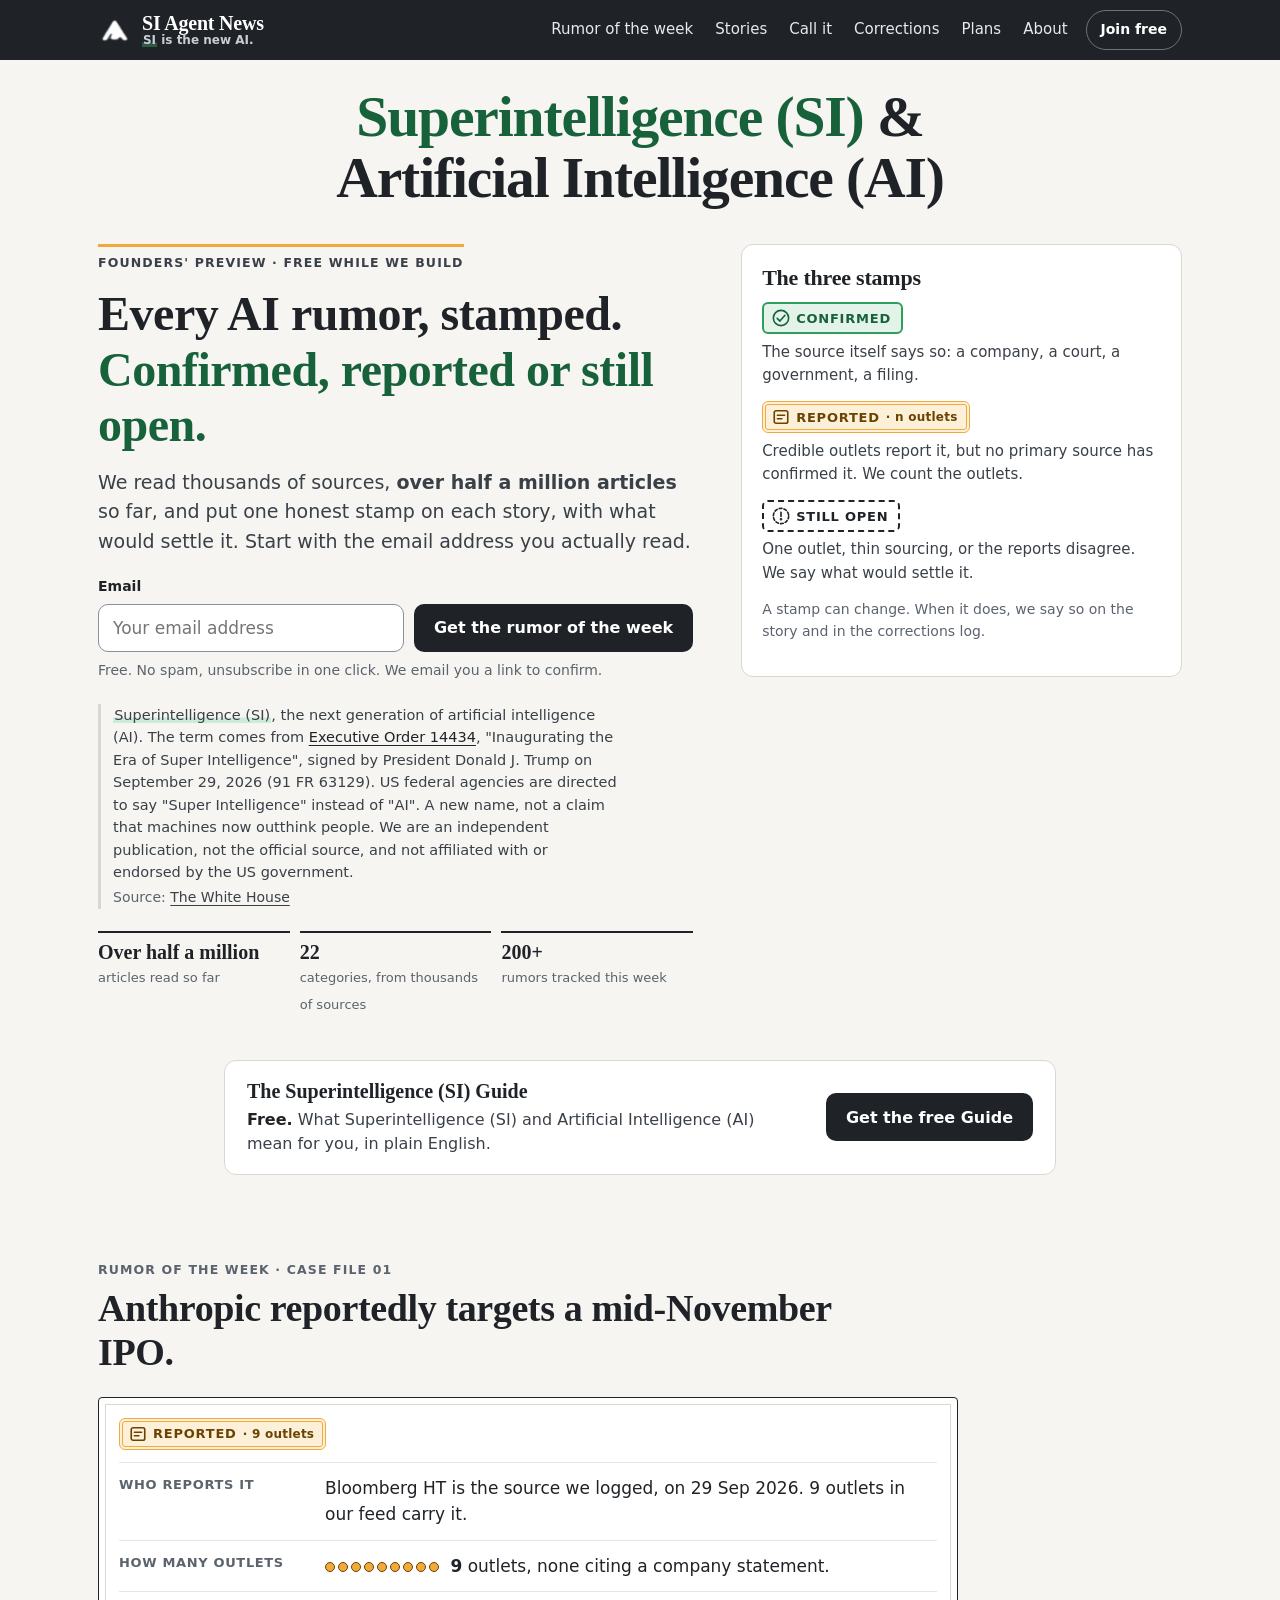
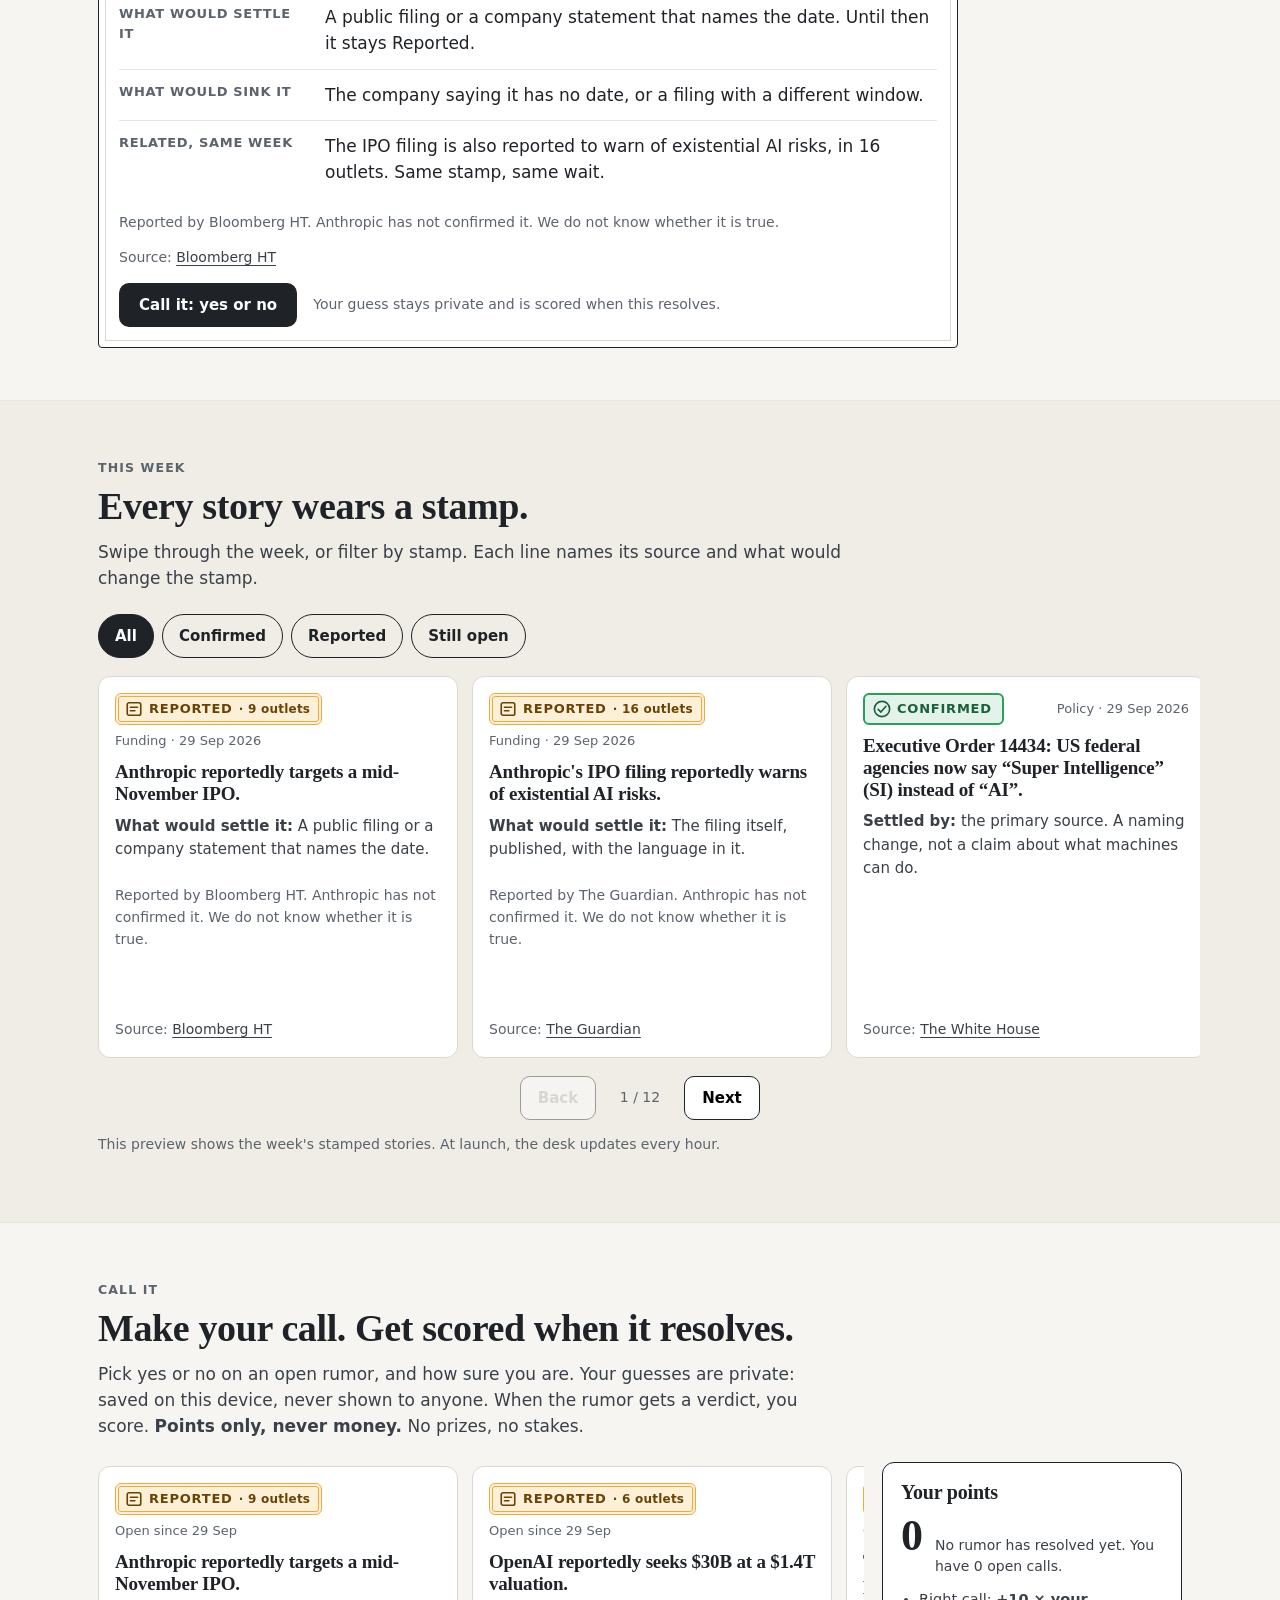
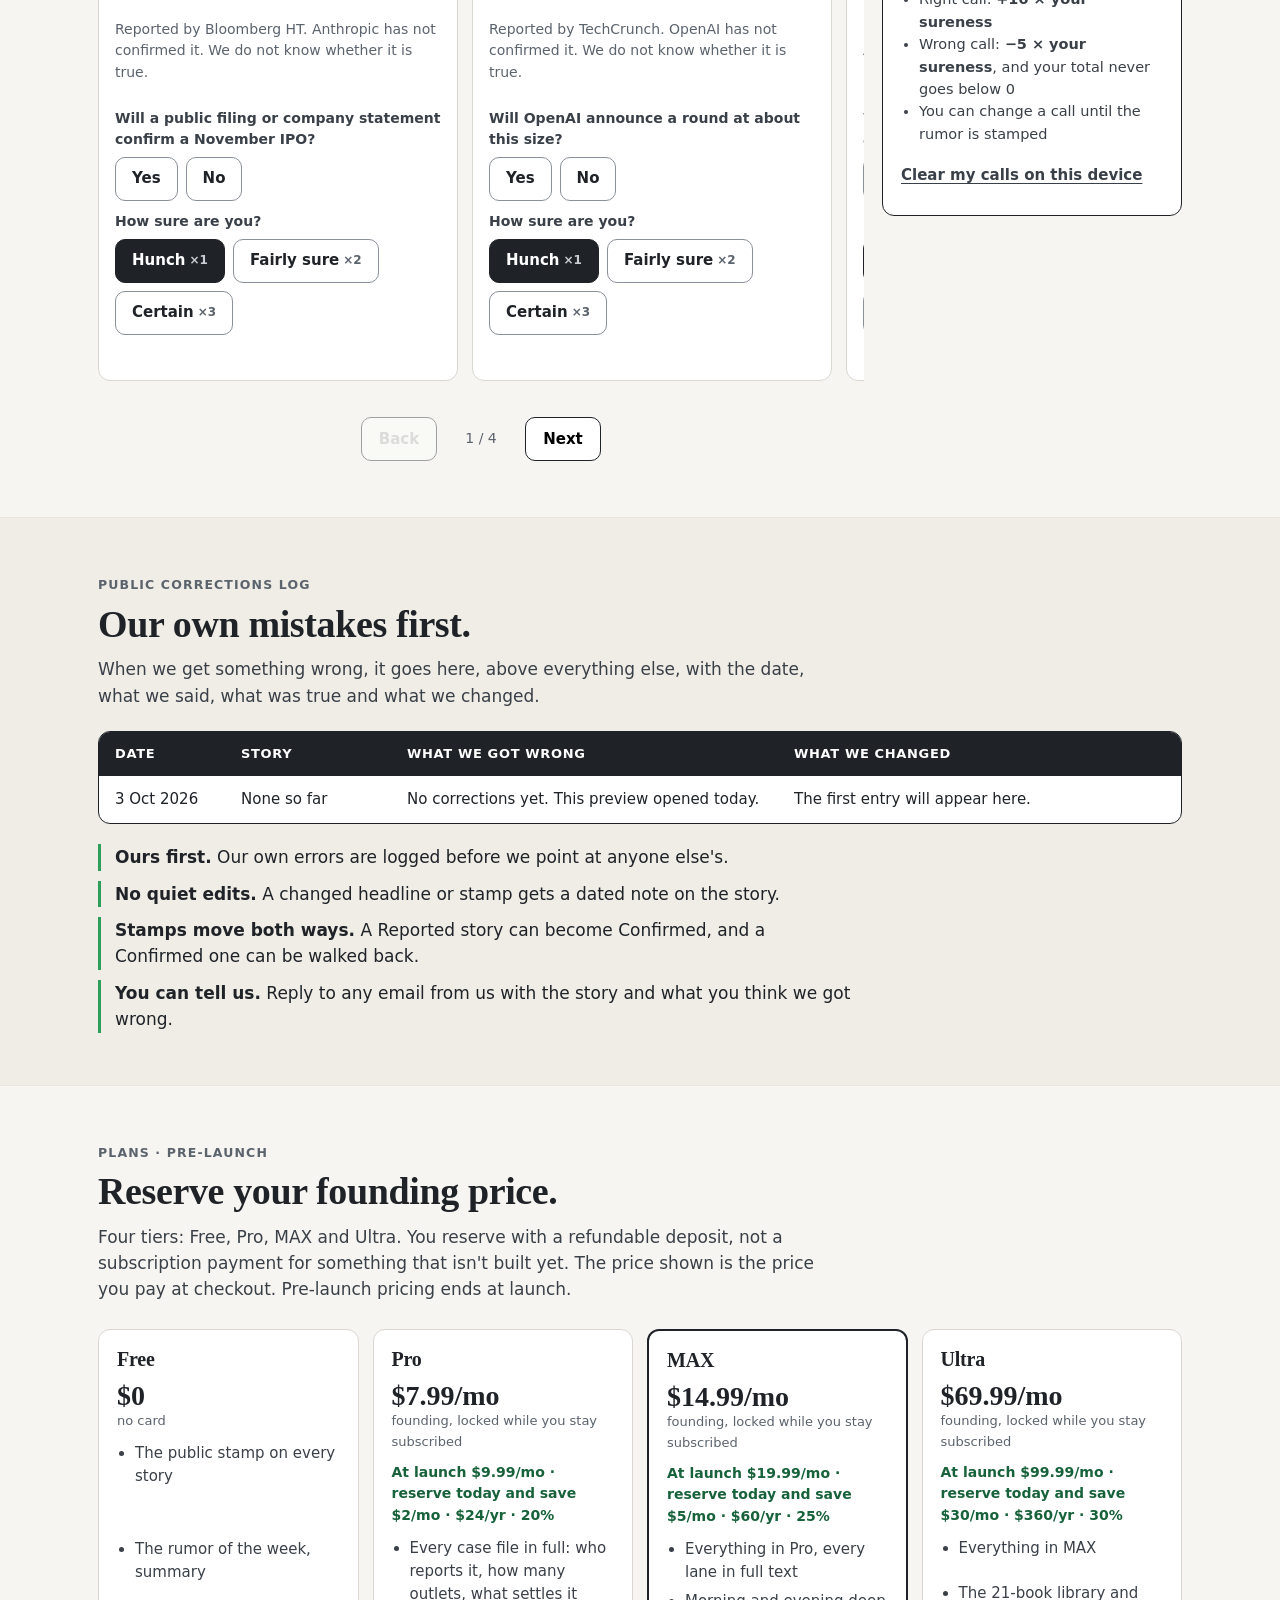
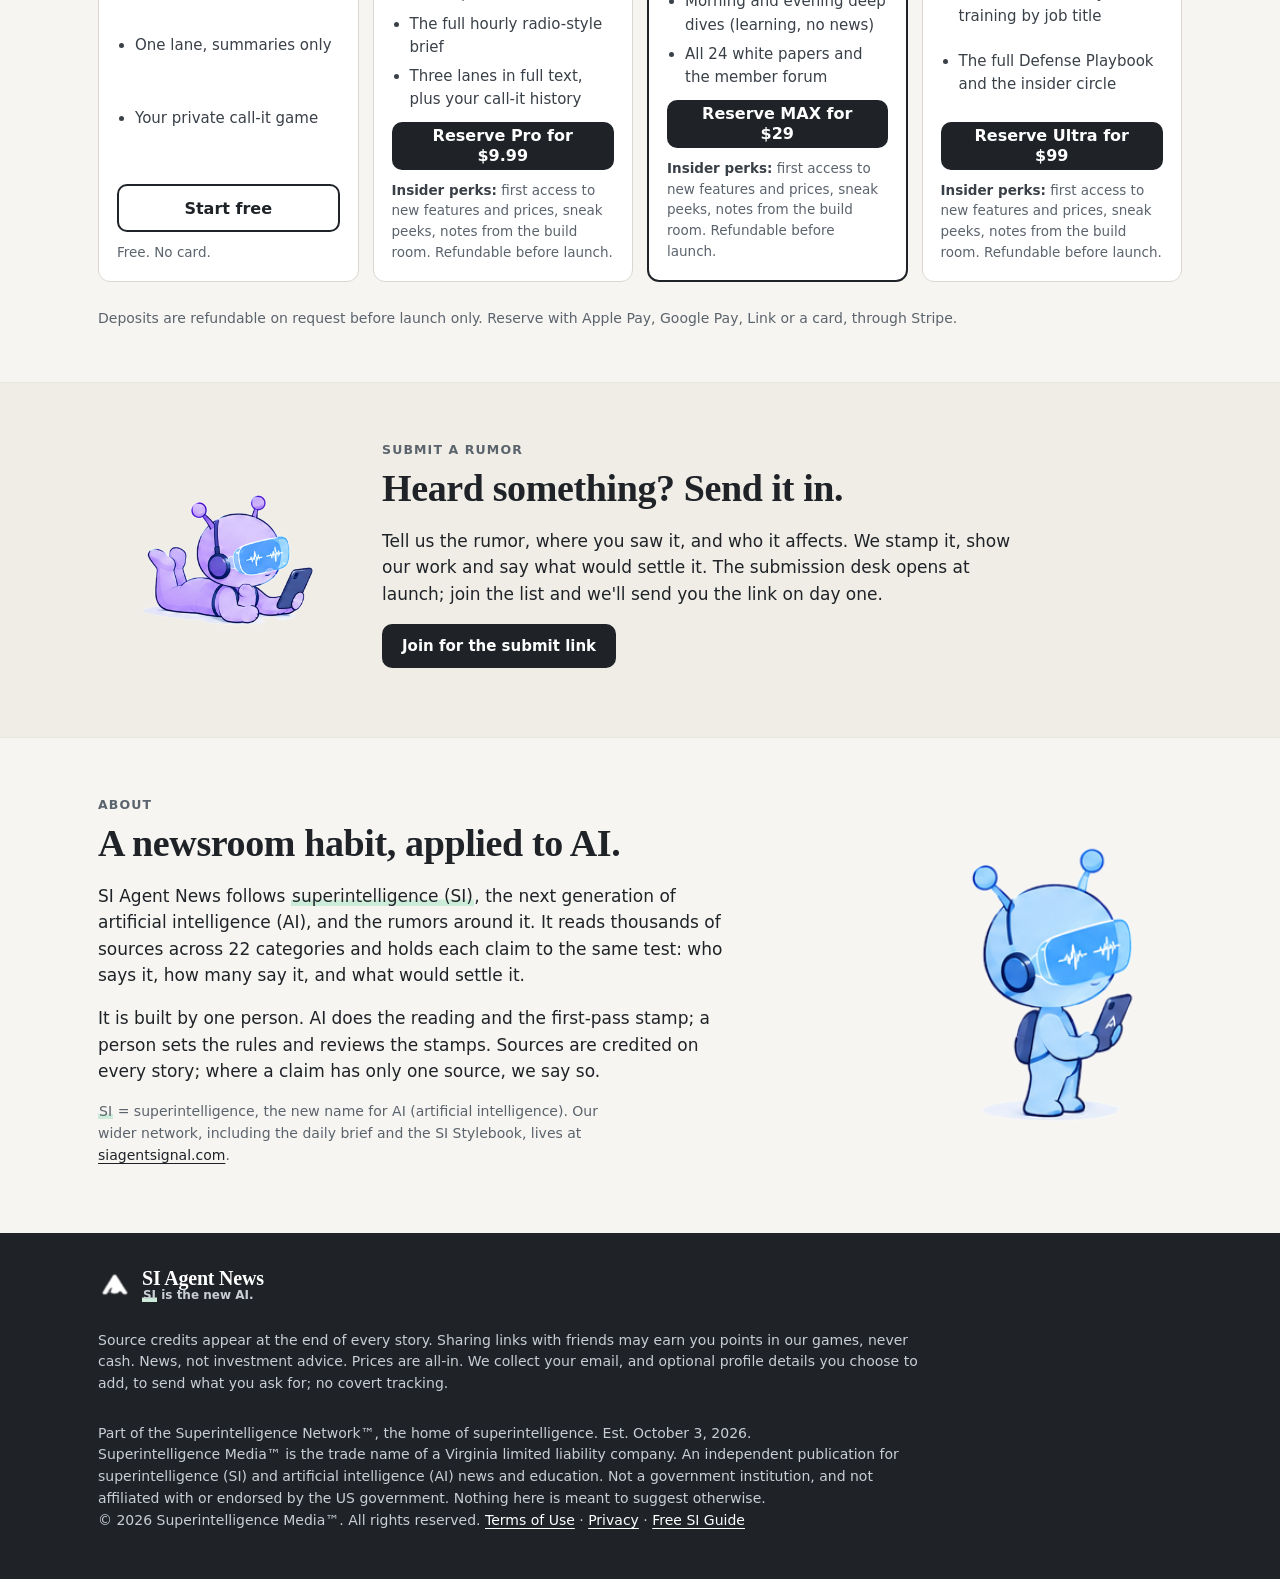
==== commit bd82a4d7: "Share the free Superintelligence (SI) Guide" ====
--- a/index.html
+++ b/index.html
@@ -101,6 +101,8 @@
   </div>
 </section>
 
+<aside class="sg" id="si-guide" aria-labelledby="sg-h"><div class="sg-card"><div class="sg-txt"><h2 id="sg-h">The Superintelligence (SI) Guide</h2><p><b>Free.</b> What Superintelligence (SI) and Artificial Intelligence (AI) mean for you, in plain English.</p></div><a class="btn sg-btn" href="https://siagentsignal.com/si/">Get the free Guide</a></div></aside>
+
 <section class="sec case" id="rumor" aria-labelledby="rumor-h">
   <div class="wrap">
     <div class="sec-h"><span class="sec-k">Rumor of the week · case file 01</span>
@@ -240,7 +242,7 @@
     </a>
     <p class="small">Source credits appear at the end of every story. Sharing links with friends may earn you points in our games, never cash. News, not investment advice. Prices are all-in. We collect your email, and optional profile details you choose to add, to send what you ask for; no covert tracking.</p>
   </div>
-<div class="wrap"><p class="small est">Part of the Superintelligence Network™, the home of superintelligence. Est. October 3, 2026.<br>Superintelligence Media™ is the trade name of a Virginia limited liability company. An independent publication for superintelligence (SI) and artificial intelligence (AI) news and education. Not a government institution, and not affiliated with or endorsed by the US government. Nothing here is meant to suggest otherwise.<br>© 2026 Superintelligence Media™. All rights reserved. <a href="https://siagentsignal.com/terms.html" target="_blank" rel="noopener">Terms of Use</a> &middot; <a href="https://siagentsignal.com/privacy.html" target="_blank" rel="noopener">Privacy</a></p></div>
+<div class="wrap"><p class="small est">Part of the Superintelligence Network™, the home of superintelligence. Est. October 3, 2026.<br>Superintelligence Media™ is the trade name of a Virginia limited liability company. An independent publication for superintelligence (SI) and artificial intelligence (AI) news and education. Not a government institution, and not affiliated with or endorsed by the US government. Nothing here is meant to suggest otherwise.<br>© 2026 Superintelligence Media™. All rights reserved. <a href="https://siagentsignal.com/terms.html" target="_blank" rel="noopener">Terms of Use</a> &middot; <a href="https://siagentsignal.com/privacy.html" target="_blank" rel="noopener">Privacy</a> &middot; <a href="https://siagentsignal.com/si/">Free SI Guide</a></p></div>
 </footer>
 
 <dialog id="checkout" aria-labelledby="co-h">
--- a/assets/app.css
+++ b/assets/app.css
@@ -239,3 +239,6 @@
 .foot a{color:#fff}
 .nf{padding:70px 0 90px}
 @media(min-width:900px){.callbox>.snap{margin-inline:0;padding-inline:0;max-width:100%}}
+
+/* si-guide: the free Superintelligence (SI) Guide card (shared snippet, _gen/si_guide.py) */
+.sg{padding:4px 0 28px}.sg-card{display:flex;flex-wrap:wrap;align-items:center;justify-content:space-between;gap:14px 22px;box-sizing:border-box;width:min(100% - 32px,52rem);margin:0 auto;padding:18px 22px;background:var(--card);border:1px solid var(--line);border-radius:var(--r);text-align:left}.sg-txt{flex:1 1 17rem;min-width:0}.sg-card h2{margin:0 0 4px;font:700 1.25rem/1.25 var(--serif);letter-spacing:0;text-transform:none;max-width:none;color:var(--ink)}.sg-card p{margin:0;font-size:1rem;line-height:1.5;color:var(--ink2)}.sg-card p b{color:var(--ink)}.sg .btn.sg-btn{display:inline-flex;align-items:center;justify-content:center;flex:none;width:auto;text-decoration:none;text-align:center;white-space:normal}.sg .btn.sg-btn,.sg .btn.sg-btn:hover{color:#fff}@media (max-width:520px){.sg-card{padding:16px}.sg .btn.sg-btn{width:100%}}
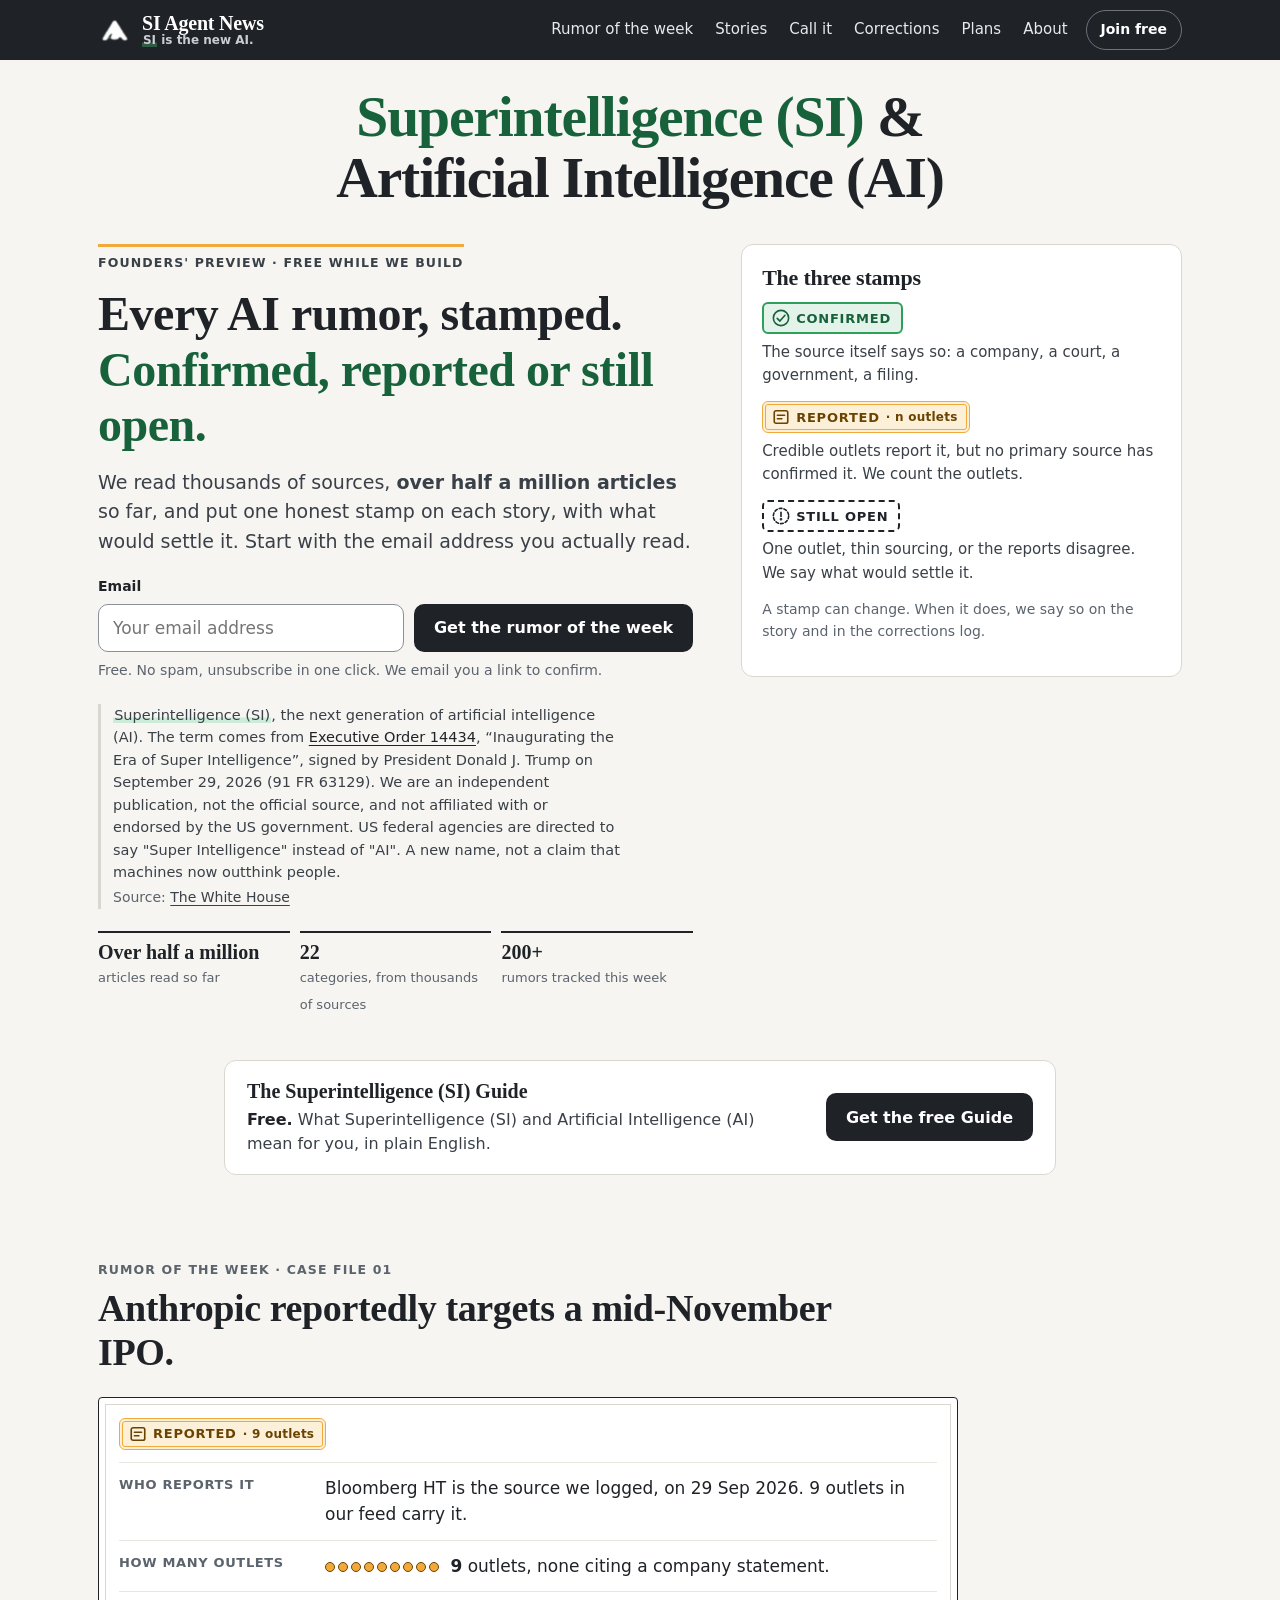
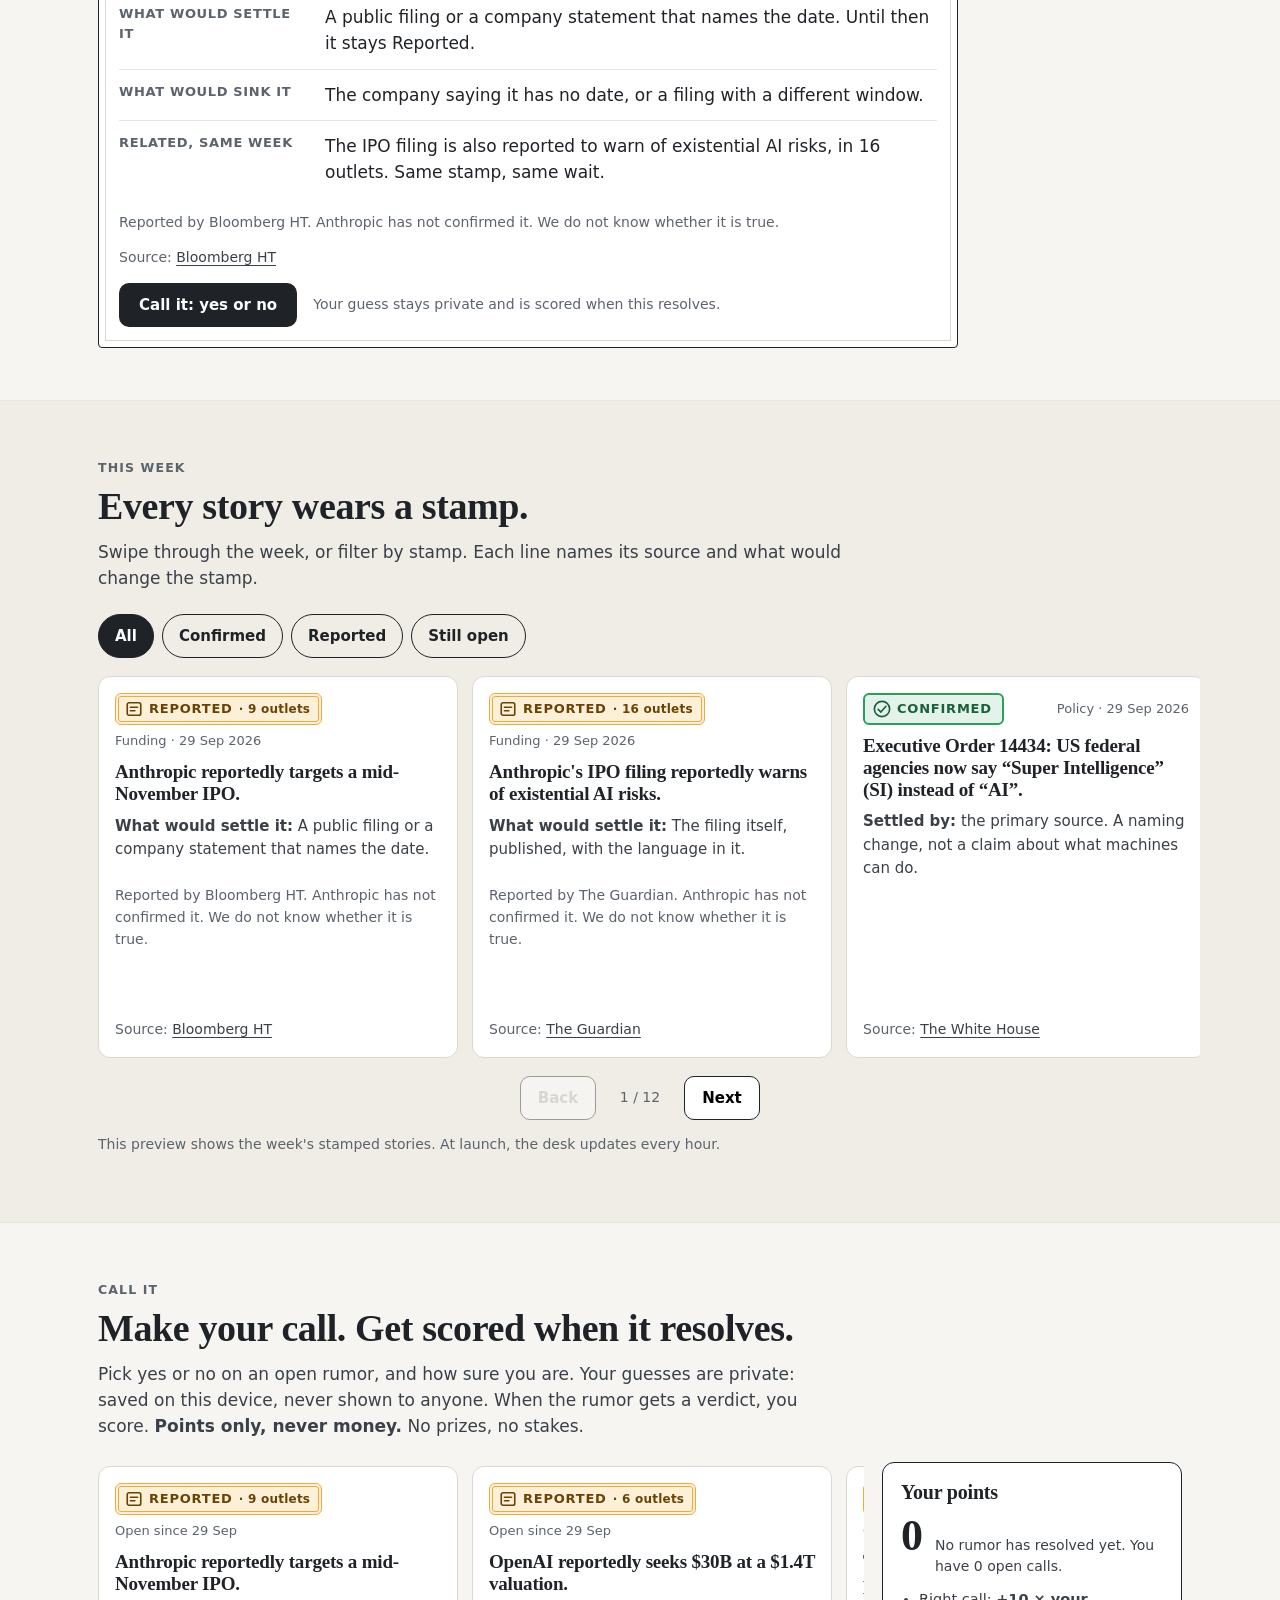
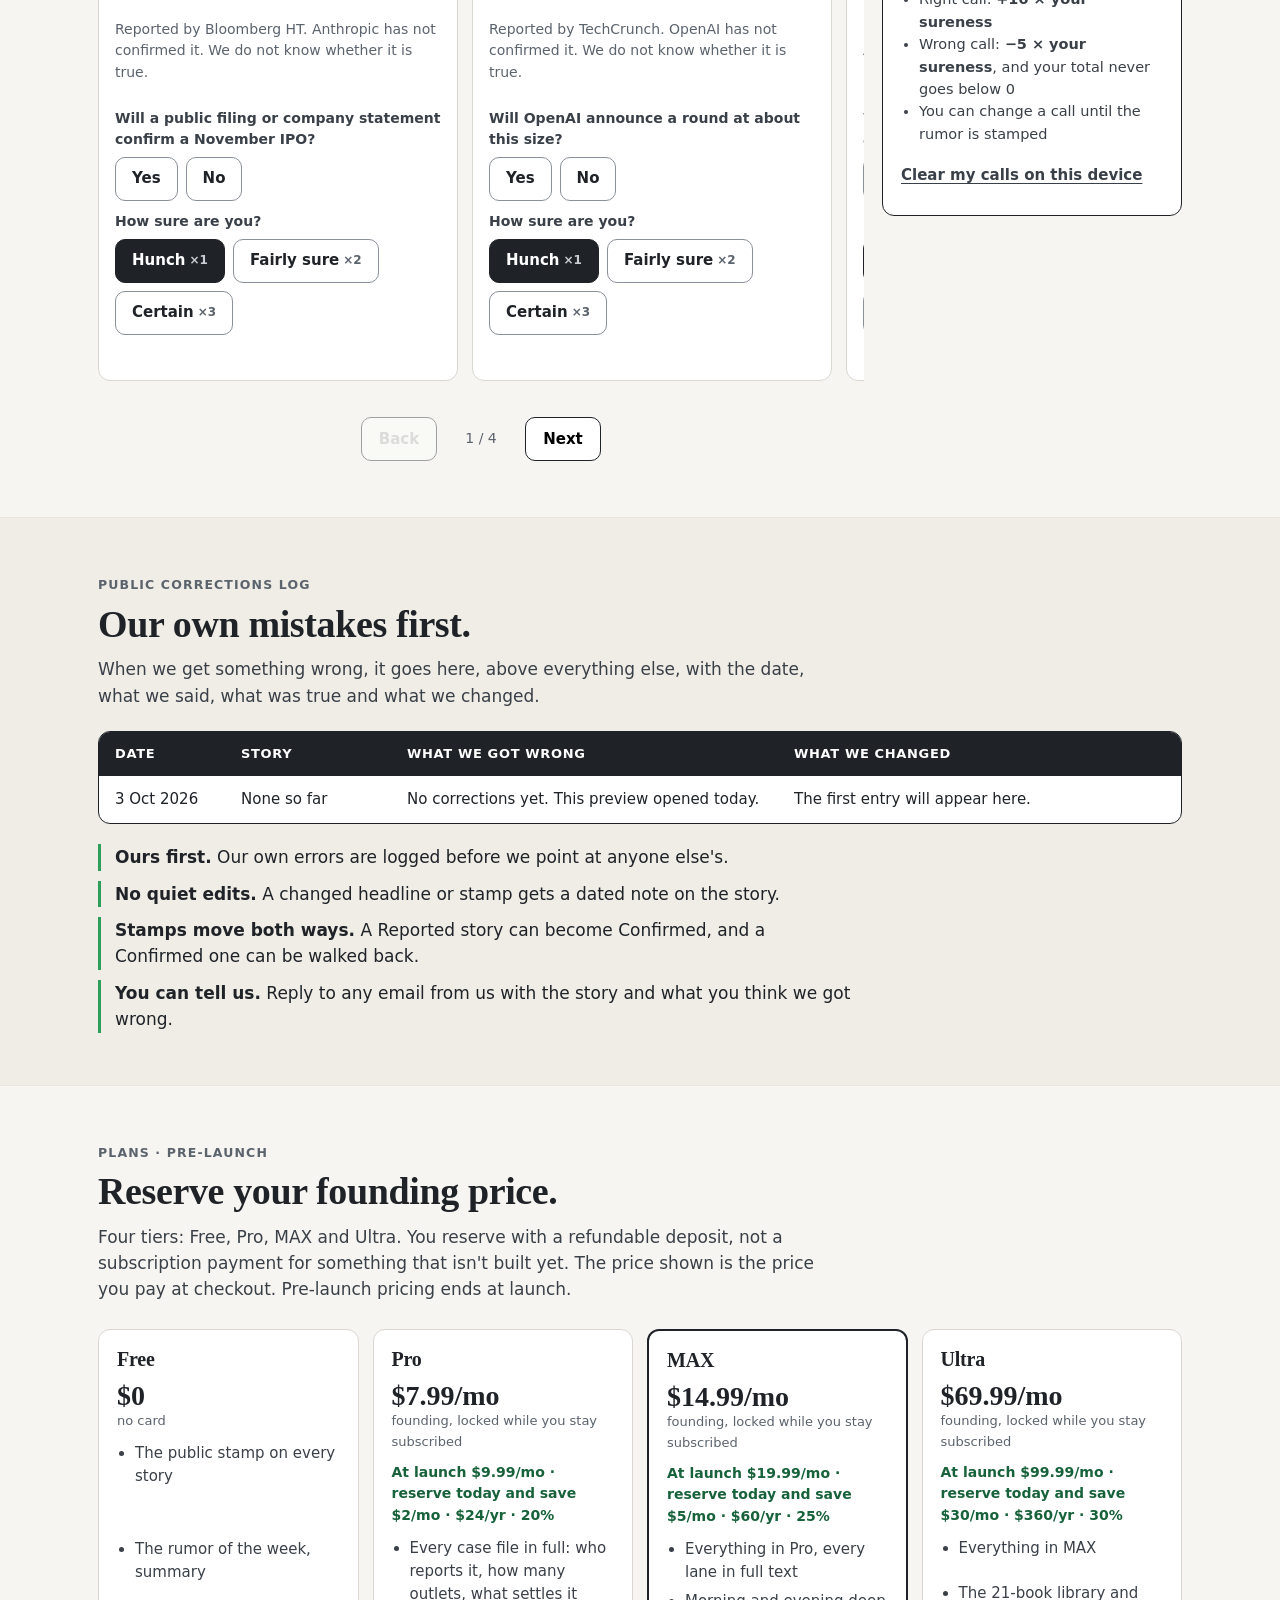
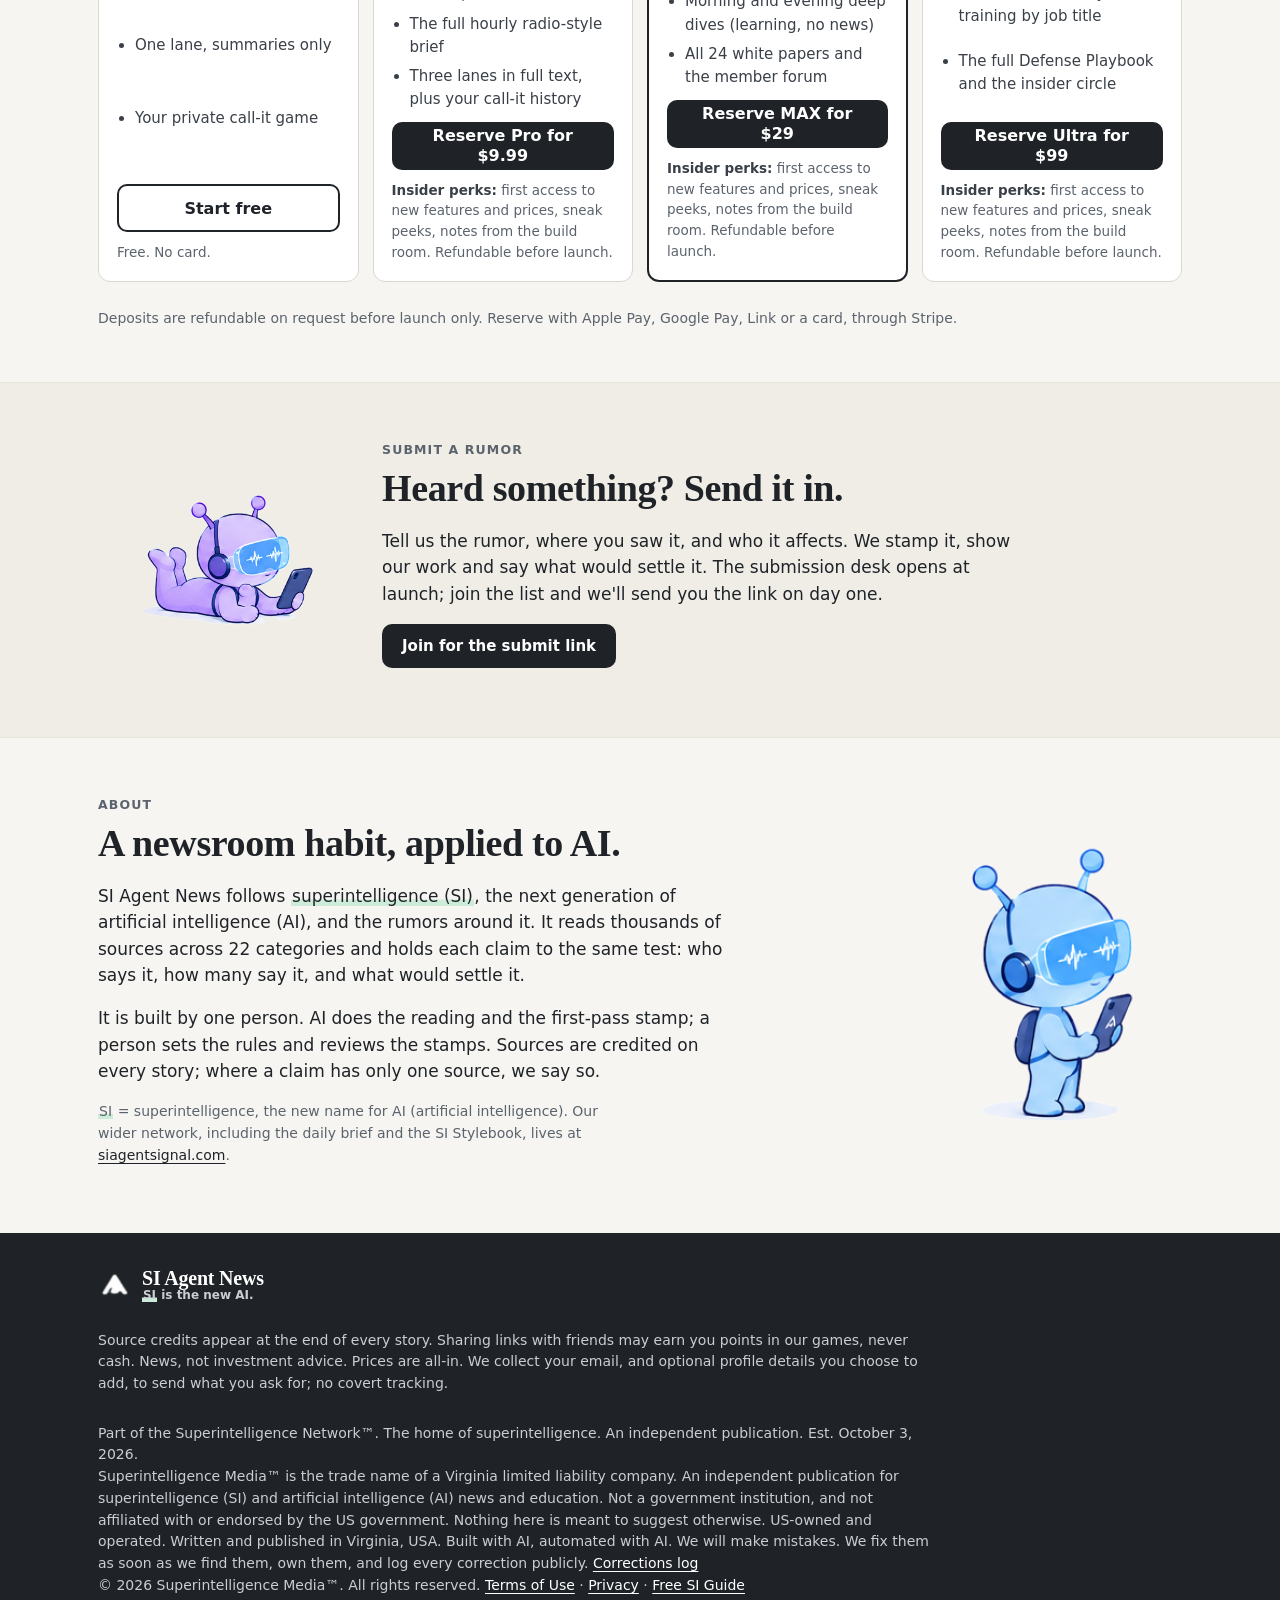
==== commit bc858548: "Legal wordings A-E (approved 10-04) Co-Authored-By: Claude Sonnet 5.5 <noreply@anthropic.com>" ====
--- a/index.html
+++ b/index.html
@@ -82,7 +82,7 @@
         </form>
         <div class="flow js-flow" role="region" aria-label="Your sign-up" hidden></div>
       </div>
-      <p class="si-note"><span class="si">Superintelligence (SI)</span>, the next generation of artificial intelligence (AI). The term comes from <a href="https://www.federalregister.gov/d/2026-20321" target="_blank" rel="noopener noreferrer">Executive Order 14434<span class="sr"> (opens in a new tab)</span></a>, "Inaugurating the Era of Super Intelligence", signed by President Donald J. Trump on September 29, 2026 (91 FR 63129). US federal agencies are directed to say "Super Intelligence" instead of "AI". A new name, not a claim that machines now outthink people. We are an independent publication, not the official source, and not affiliated with or endorsed by the US government. <span class="src">Source: <a href="https://www.whitehouse.gov/presidential-actions/2026/09/inaugurating-the-era-of-super-intelligence/" target="_blank" rel="noopener">The White House<span class="sr"> (opens in a new tab)</span></a></span></p>
+      <p class="si-note"><span class="si">Superintelligence (SI)</span>, the next generation of artificial intelligence (AI). The term comes from <a href="https://www.federalregister.gov/d/2026-20321" target="_blank" rel="noopener noreferrer" aria-label="Executive Order 14434 in the Federal Register (opens in a new tab)">Executive Order 14434</a>, “Inaugurating the Era of Super Intelligence”, signed by President Donald J. Trump on September 29, 2026 (91 FR 63129). We are an independent publication, not the official source, and not affiliated with or endorsed by the US government. US federal agencies are directed to say "Super Intelligence" instead of "AI". A new name, not a claim that machines now outthink people. <span class="src">Source: <a href="https://www.whitehouse.gov/presidential-actions/2026/09/inaugurating-the-era-of-super-intelligence/" target="_blank" rel="noopener">The White House<span class="sr"> (opens in a new tab)</span></a></span></p>
       <ul class="proof">
         <li><b>Over half a million</b><span>articles read so far</span></li>
         <li><b>22</b><span>categories, from thousands of sources</span></li>
@@ -242,7 +242,7 @@
     </a>
     <p class="small">Source credits appear at the end of every story. Sharing links with friends may earn you points in our games, never cash. News, not investment advice. Prices are all-in. We collect your email, and optional profile details you choose to add, to send what you ask for; no covert tracking.</p>
   </div>
-<div class="wrap"><p class="small est">Part of the Superintelligence Network™, the home of superintelligence. Est. October 3, 2026.<br>Superintelligence Media™ is the trade name of a Virginia limited liability company. An independent publication for superintelligence (SI) and artificial intelligence (AI) news and education. Not a government institution, and not affiliated with or endorsed by the US government. Nothing here is meant to suggest otherwise.<br>© 2026 Superintelligence Media™. All rights reserved. <a href="https://siagentsignal.com/terms.html" target="_blank" rel="noopener">Terms of Use</a> &middot; <a href="https://siagentsignal.com/privacy.html" target="_blank" rel="noopener">Privacy</a> &middot; <a href="https://siagentsignal.com/si/">Free SI Guide</a></p></div>
+<div class="wrap"><p class="small est">Part of the Superintelligence Network™. The home of superintelligence. An independent publication. Est. October 3, 2026.<br>Superintelligence Media™ is the trade name of a Virginia limited liability company. An independent publication for superintelligence (SI) and artificial intelligence (AI) news and education. Not a government institution, and not affiliated with or endorsed by the US government. Nothing here is meant to suggest otherwise. US-owned and operated. Written and published in Virginia, USA. Built with AI, automated with AI. We will make mistakes. We fix them as soon as we find them, own them, and log every correction publicly. <a href="https://siagentsignal.com/corrections.html" target="_blank" rel="noopener">Corrections log</a><br>© 2026 Superintelligence Media™. All rights reserved. <a href="https://siagentsignal.com/terms.html" target="_blank" rel="noopener">Terms of Use</a> &middot; <a href="https://siagentsignal.com/privacy.html" target="_blank" rel="noopener">Privacy</a> &middot; <a href="https://siagentsignal.com/si/">Free SI Guide</a></p></div>
 </footer>
 
 <dialog id="checkout" aria-labelledby="co-h">
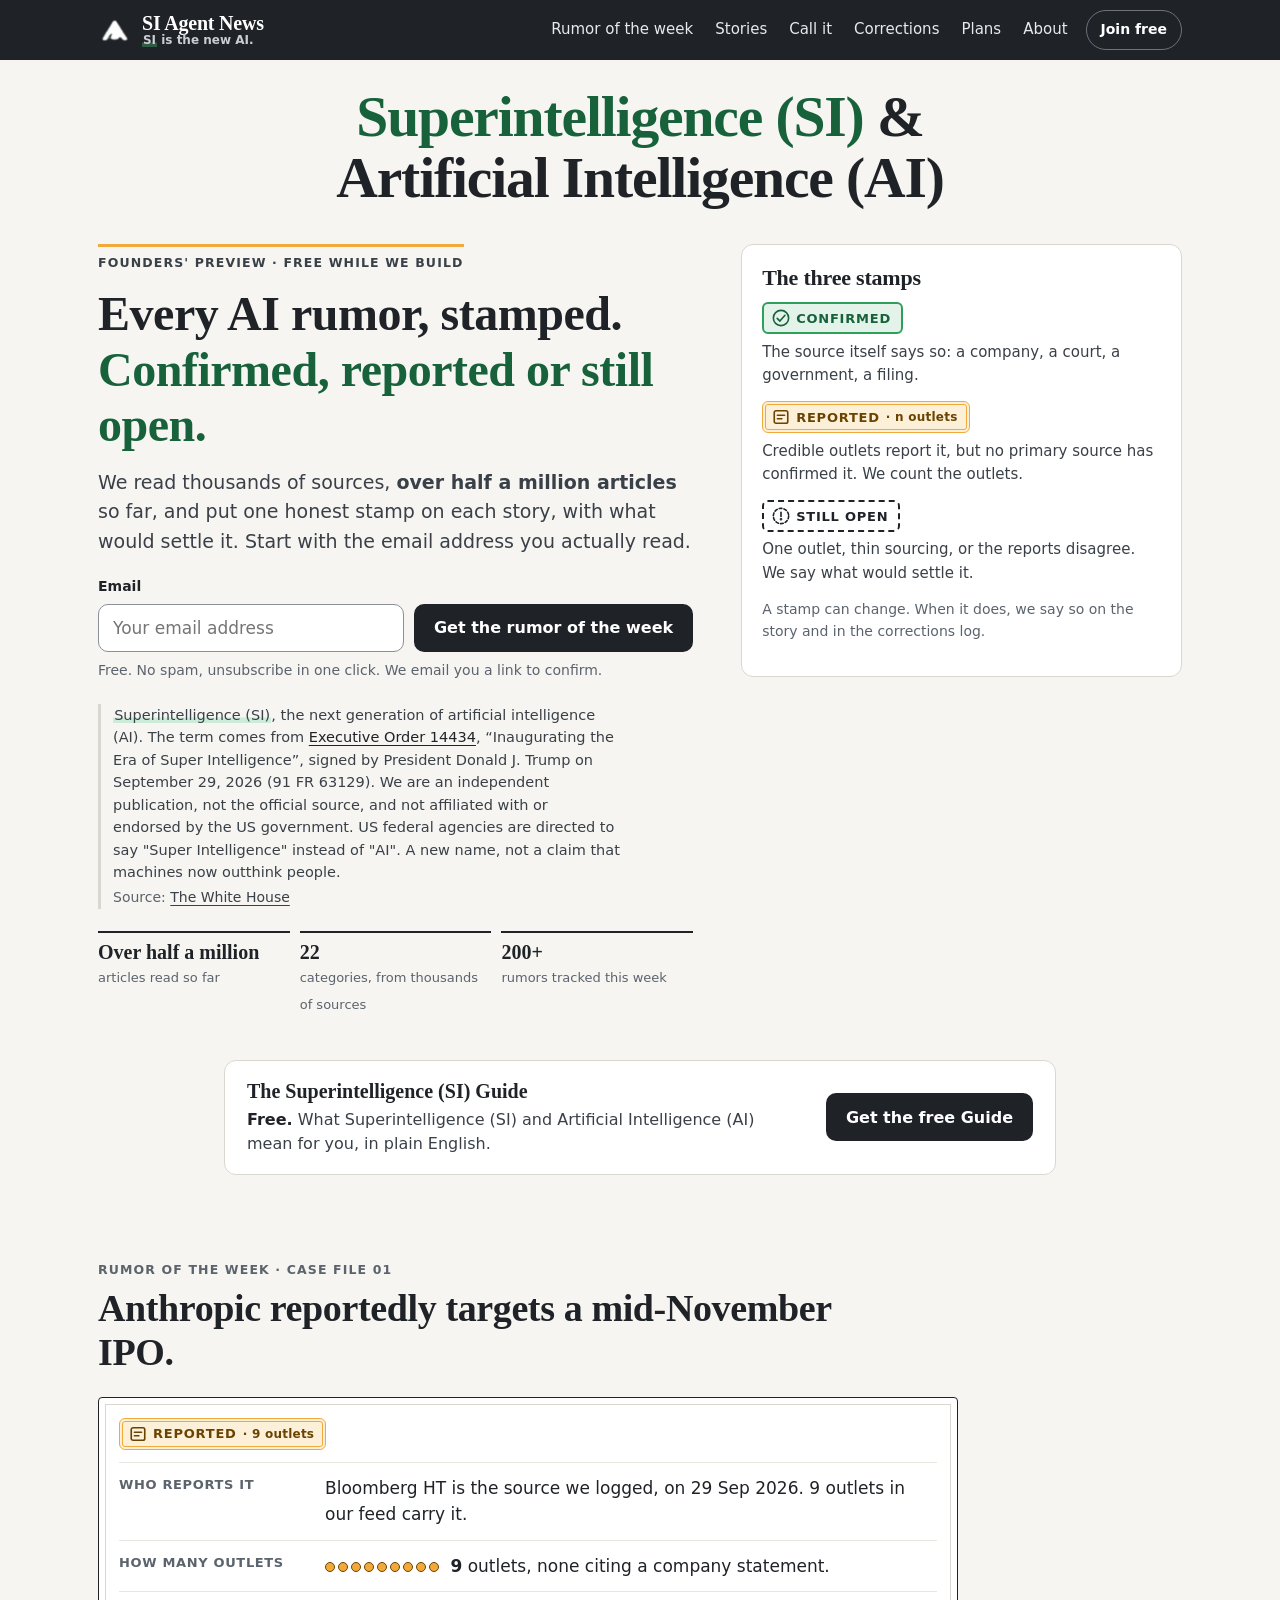
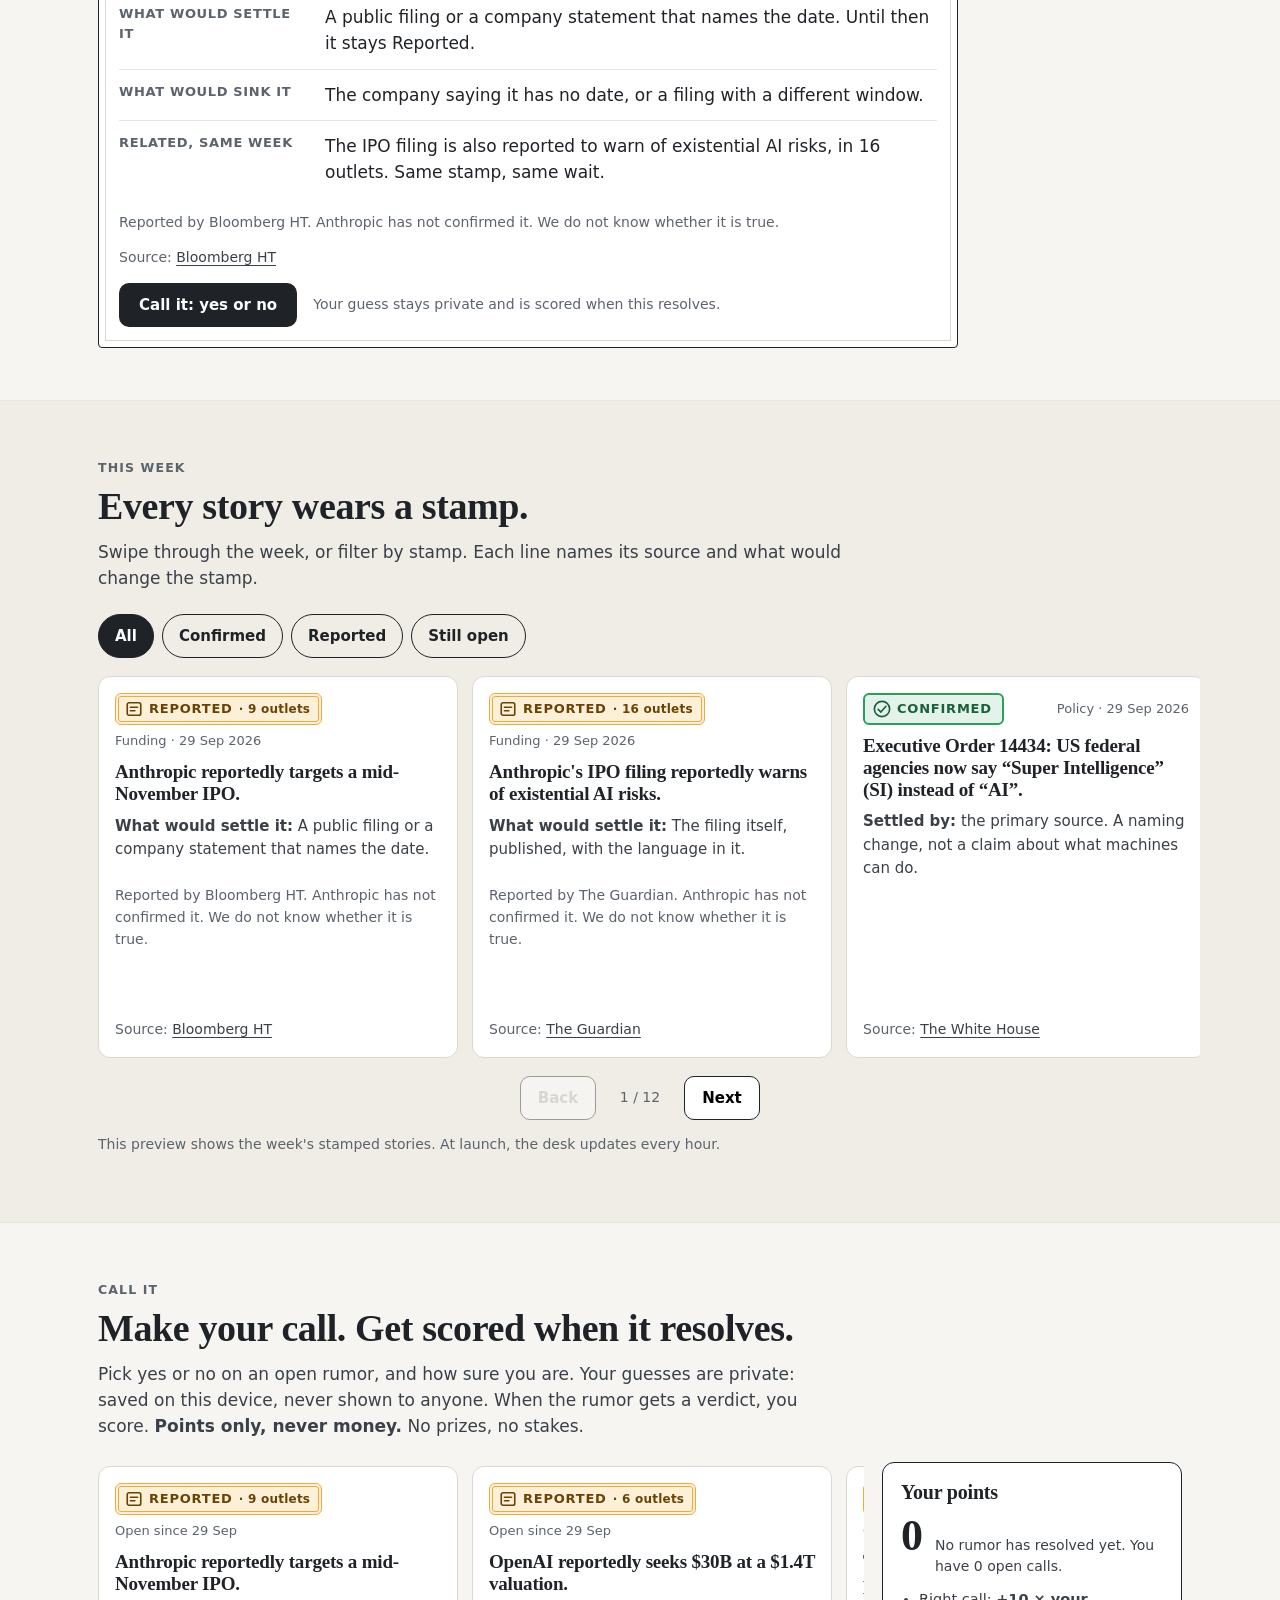
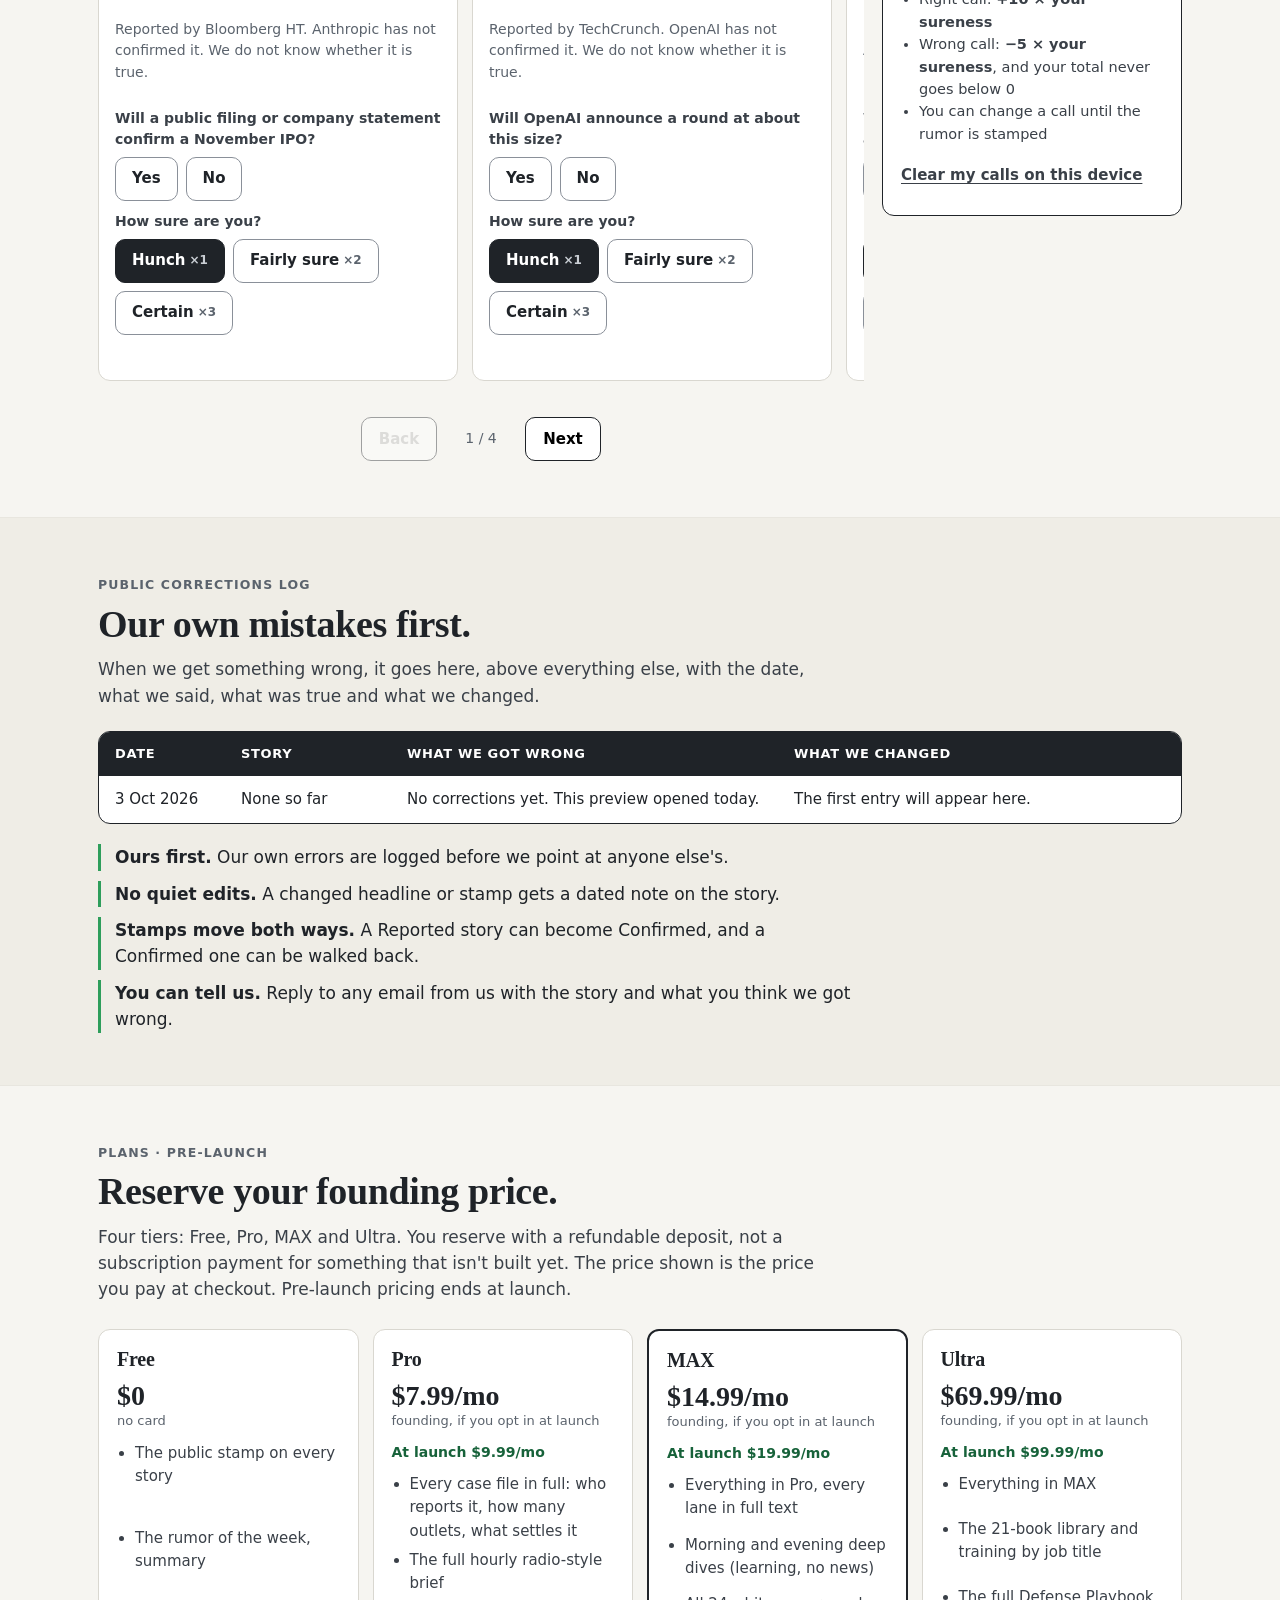
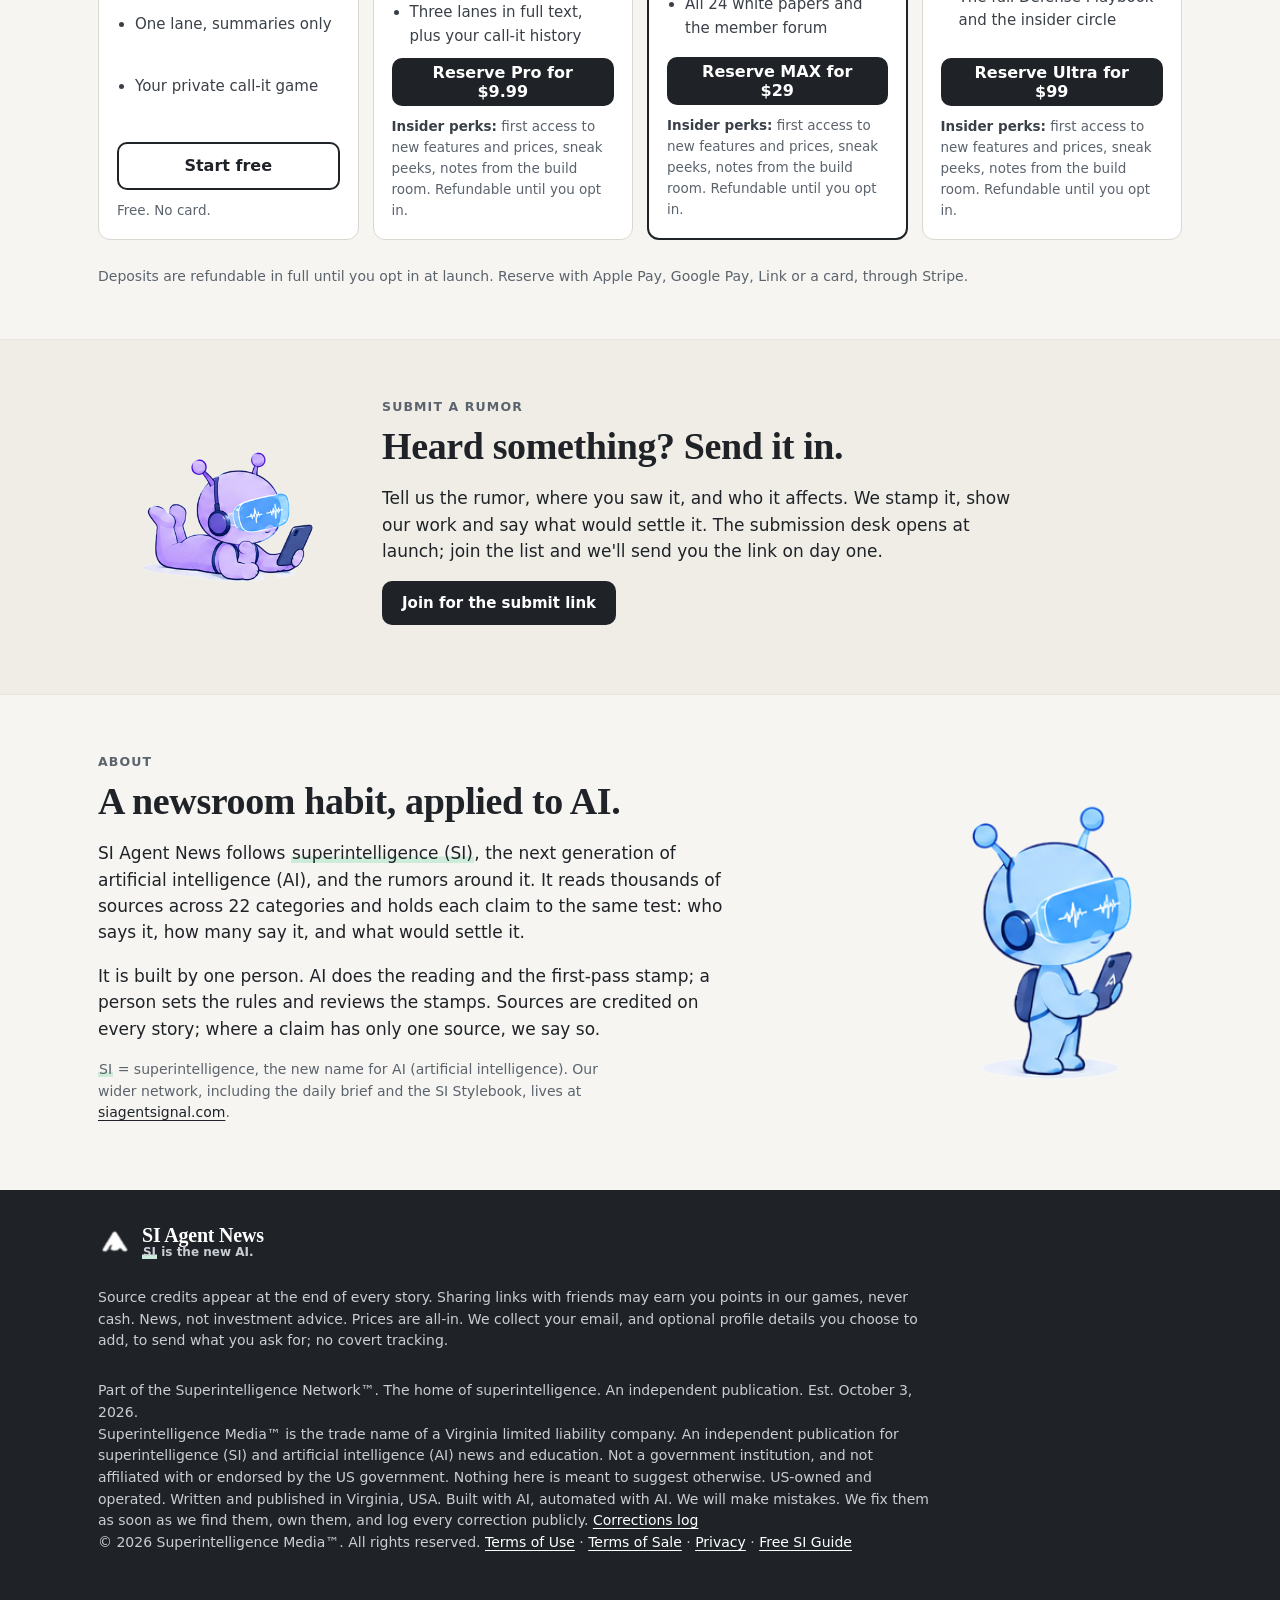
==== commit 52c5bf7d: "Terms coverage: Buy/Reserve copy matches the Terms of Sale + footer link Board 13-189 / LEGAL-PUSH 2" ====
--- a/index.html
+++ b/index.html
@@ -189,22 +189,22 @@
         <p class="price"><b>$0</b><span>no card</span></p>
         <ul><li>The public stamp on every story</li><li>The rumor of the week, summary</li><li>One lane, summaries only</li><li>Your private call-it game</li></ul>
         <a class="btn ghost" href="#join-email">Start free</a><p class="perk">Free. No card.</p></article><article class="tier" aria-labelledby="t-pro-h"><h3 id="t-pro-h">Pro</h3>
-        <p class="price"><b>$7.99/mo</b><span>founding, locked while you stay subscribed</span></p>
-        <p class="was">At launch $9.99/mo · reserve today and save $2/mo · $24/yr · 20%</p>
+        <p class="price"><b>$7.99/mo</b><span>founding, if you opt in at launch</span></p>
+        <p class="was">At launch $9.99/mo</p>
         <ul><li>Every case file in full: who reports it, how many outlets, what settles it</li><li>The full hourly radio-style brief</li><li>Three lanes in full text, plus your call-it history</li></ul>
-        <button class="btn js-reserve" type="button" data-tier="pro">Reserve Pro for $9.99</button>
-        <p class="perk"><b>Insider perks:</b> first access to new features and prices, sneak peeks, notes from the build room. Refundable before launch.</p></article><article class="tier feat" aria-labelledby="t-max-h"><h3 id="t-max-h">MAX</h3>
-        <p class="price"><b>$14.99/mo</b><span>founding, locked while you stay subscribed</span></p>
-        <p class="was">At launch $19.99/mo · reserve today and save $5/mo · $60/yr · 25%</p>
+        <button data-pay-url="https://buy.stripe.com/3cI9ASfpb64e4qc3sW8Vi0w?client_reference_id=siagentnews-com" class="btn js-reserve" type="button" data-tier="pro">Reserve Pro for $9.99</button>
+        <p class="perk"><b>Insider perks:</b> first access to new features and prices, sneak peeks, notes from the build room. Refundable until you opt in.</p></article><article class="tier feat" aria-labelledby="t-max-h"><h3 id="t-max-h">MAX</h3>
+        <p class="price"><b>$14.99/mo</b><span>founding, if you opt in at launch</span></p>
+        <p class="was">At launch $19.99/mo</p>
         <ul><li>Everything in Pro, every lane in full text</li><li>Morning and evening deep dives (learning, no news)</li><li>All 24 white papers and the member forum</li></ul>
-        <button class="btn js-reserve" type="button" data-tier="max">Reserve MAX for $29</button>
-        <p class="perk"><b>Insider perks:</b> first access to new features and prices, sneak peeks, notes from the build room. Refundable before launch.</p></article><article class="tier" aria-labelledby="t-ultra-h"><h3 id="t-ultra-h">Ultra</h3>
-        <p class="price"><b>$69.99/mo</b><span>founding, locked while you stay subscribed</span></p>
-        <p class="was">At launch $99.99/mo · reserve today and save $30/mo · $360/yr · 30%</p>
+        <button data-pay-url="https://buy.stripe.com/4gMbJ0dh3gISaOA1kO8Vi0x?client_reference_id=siagentnews-com" class="btn js-reserve" type="button" data-tier="max">Reserve MAX for $29</button>
+        <p class="perk"><b>Insider perks:</b> first access to new features and prices, sneak peeks, notes from the build room. Refundable until you opt in.</p></article><article class="tier" aria-labelledby="t-ultra-h"><h3 id="t-ultra-h">Ultra</h3>
+        <p class="price"><b>$69.99/mo</b><span>founding, if you opt in at launch</span></p>
+        <p class="was">At launch $99.99/mo</p>
         <ul><li>Everything in MAX</li><li>The 21-book library and training by job title</li><li>The full Defense Playbook and the insider circle</li></ul>
-        <button class="btn js-reserve" type="button" data-tier="ultra">Reserve Ultra for $99</button>
-        <p class="perk"><b>Insider perks:</b> first access to new features and prices, sneak peeks, notes from the build room. Refundable before launch.</p></article></div>
-    <p class="fine lg">Deposits are refundable on request before launch only. Reserve with Apple Pay, Google Pay, Link or a card, through Stripe.</p>
+        <button data-pay-url="https://buy.stripe.com/4gMfZggtf8cme0Me7A8Vi0y?client_reference_id=siagentnews-com" class="btn js-reserve" type="button" data-tier="ultra">Reserve Ultra for $99</button>
+        <p class="perk"><b>Insider perks:</b> first access to new features and prices, sneak peeks, notes from the build room. Refundable until you opt in.</p></article></div>
+    <p class="fine lg">Deposits are refundable in full until you opt in at launch. Reserve with Apple Pay, Google Pay, Link or a card, through Stripe.</p>
   </div>
 </section>
 
@@ -242,7 +242,7 @@
     </a>
     <p class="small">Source credits appear at the end of every story. Sharing links with friends may earn you points in our games, never cash. News, not investment advice. Prices are all-in. We collect your email, and optional profile details you choose to add, to send what you ask for; no covert tracking.</p>
   </div>
-<div class="wrap"><p class="small est">Part of the Superintelligence Network™. The home of superintelligence. An independent publication. Est. October 3, 2026.<br>Superintelligence Media™ is the trade name of a Virginia limited liability company. An independent publication for superintelligence (SI) and artificial intelligence (AI) news and education. Not a government institution, and not affiliated with or endorsed by the US government. Nothing here is meant to suggest otherwise. US-owned and operated. Written and published in Virginia, USA. Built with AI, automated with AI. We will make mistakes. We fix them as soon as we find them, own them, and log every correction publicly. <a href="https://siagentsignal.com/corrections.html" target="_blank" rel="noopener">Corrections log</a><br>© 2026 Superintelligence Media™. All rights reserved. <a href="https://siagentsignal.com/terms.html" target="_blank" rel="noopener">Terms of Use</a> &middot; <a href="https://siagentsignal.com/privacy.html" target="_blank" rel="noopener">Privacy</a> &middot; <a href="https://siagentsignal.com/si/">Free SI Guide</a></p></div>
+<div class="wrap"><p class="small est">Part of the Superintelligence Network™. The home of superintelligence. An independent publication. Est. October 3, 2026.<br>Superintelligence Media™ is the trade name of a Virginia limited liability company. An independent publication for superintelligence (SI) and artificial intelligence (AI) news and education. Not a government institution, and not affiliated with or endorsed by the US government. Nothing here is meant to suggest otherwise. US-owned and operated. Written and published in Virginia, USA. Built with AI, automated with AI. We will make mistakes. We fix them as soon as we find them, own them, and log every correction publicly. <a href="https://siagentsignal.com/corrections.html" target="_blank" rel="noopener">Corrections log</a><br>© 2026 Superintelligence Media™. All rights reserved. <a href="https://siagentsignal.com/terms.html" target="_blank" rel="noopener">Terms of Use</a> &middot; <a href="https://siagentsignal.com/terms-of-sale.html" target="_blank" rel="noopener">Terms of Sale</a> &middot; <a href="https://siagentsignal.com/privacy.html" target="_blank" rel="noopener">Privacy</a> &middot; <a href="https://siagentsignal.com/si/">Free SI Guide</a></p></div>
 </footer>
 
 <dialog id="checkout" aria-labelledby="co-h">
@@ -251,7 +251,7 @@
     <ol>
       <li><i>1</i><div><div class="lbl">What you get</div><div class="val"><ul id="coGet"></ul></div></div></li>
       <li><i>2</i><div><div class="lbl">Price</div><div class="val" id="coPrice"></div></div></li>
-      <li><i>3</i><div><div class="lbl">Your saving</div><div class="val" id="coSave"></div></div></li>
+      <li><i>3</i><div><div class="lbl">Good to know</div><div class="val" id="coSave"></div></div></li>
     </ol>
     <div class="pay">
       <button class="btn" type="button" id="coPay">Reserve</button>
@@ -260,7 +260,7 @@
     </div>
     <p class="status" id="coStatus" aria-live="polite"></p>
     <div class="x">
-      <span class="small">Secure checkout by Stripe. Apple Pay, Google Pay and Link come before card entry. No spam, unsubscribe in one click.</span>
+      <span class="small">Secure checkout by Stripe. Apple Pay, Google Pay and Link come before card entry. See the <a href="https://siagentsignal.com/terms-of-sale.html" target="_blank" rel="noopener">Terms of Sale</a>. No spam, unsubscribe in one click.</span>
       <button class="notnow" type="button" id="coClose">Not now</button>
     </div>
   </div>
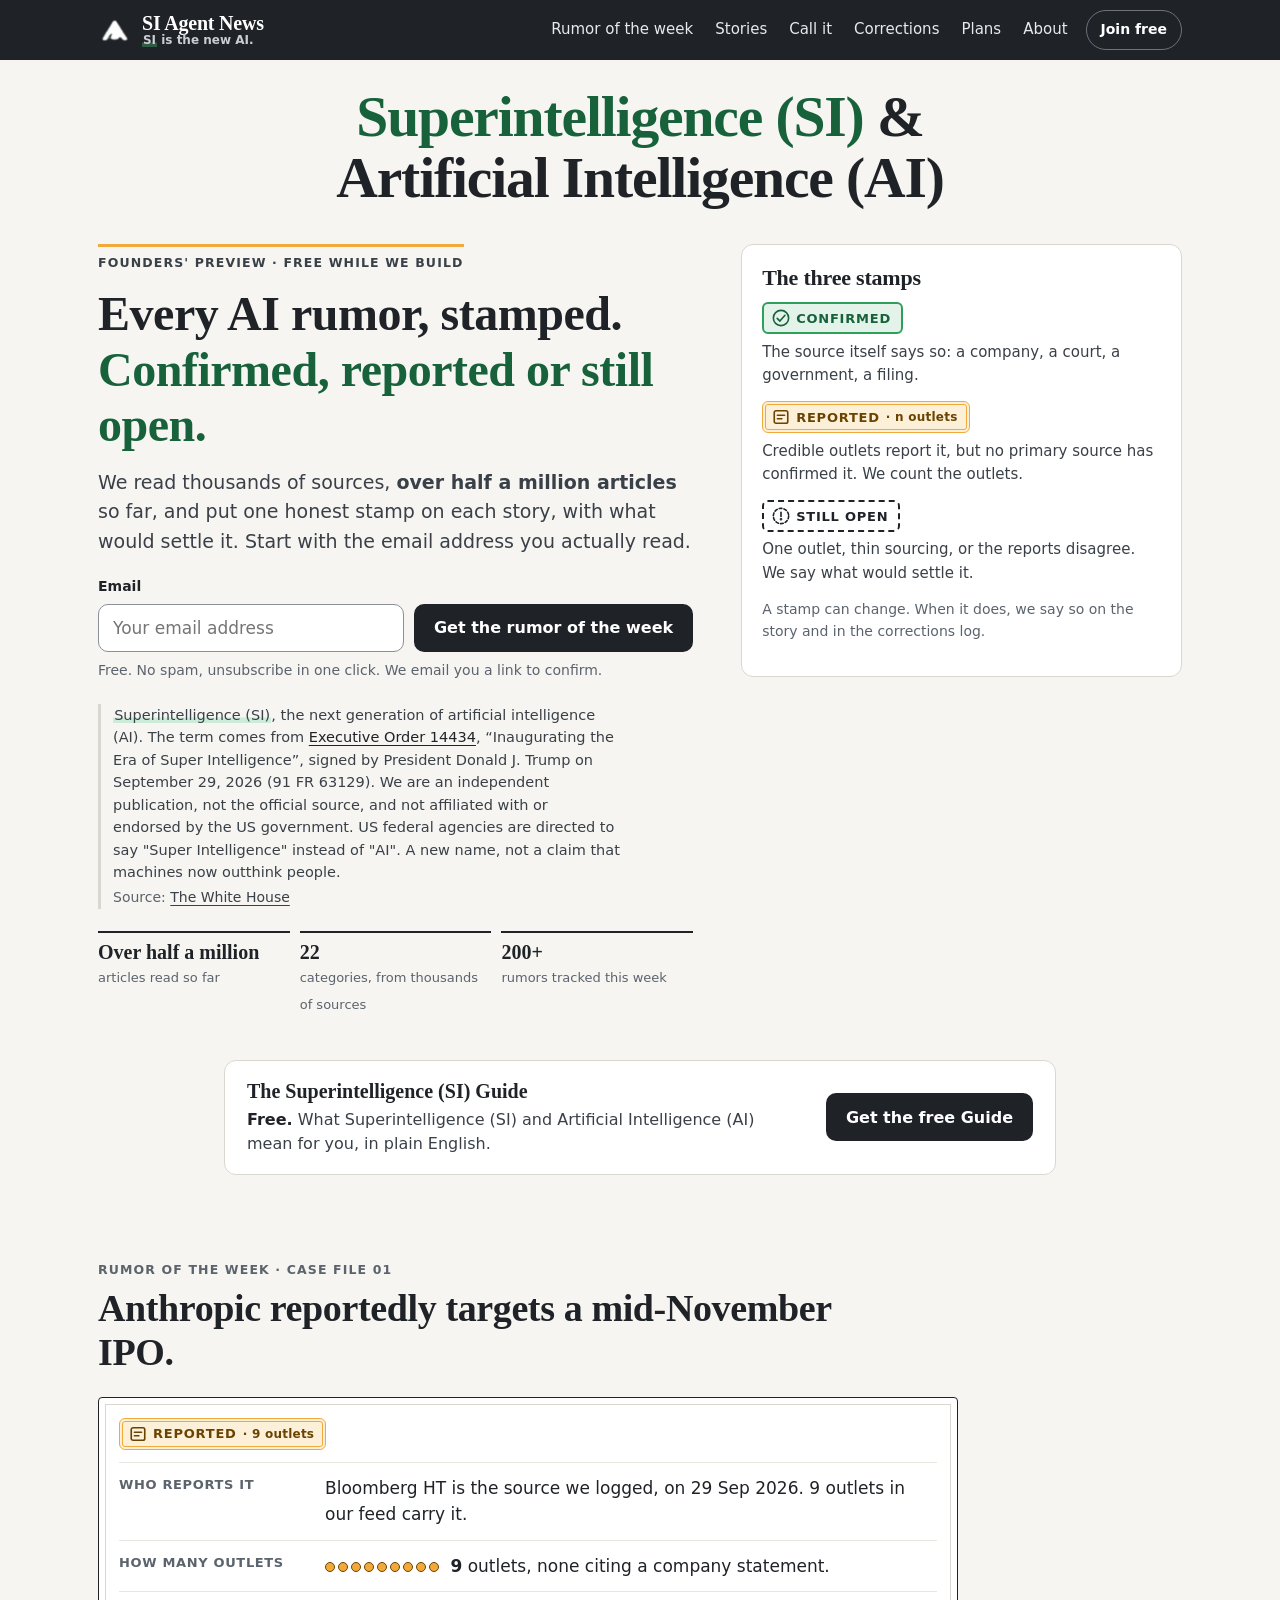
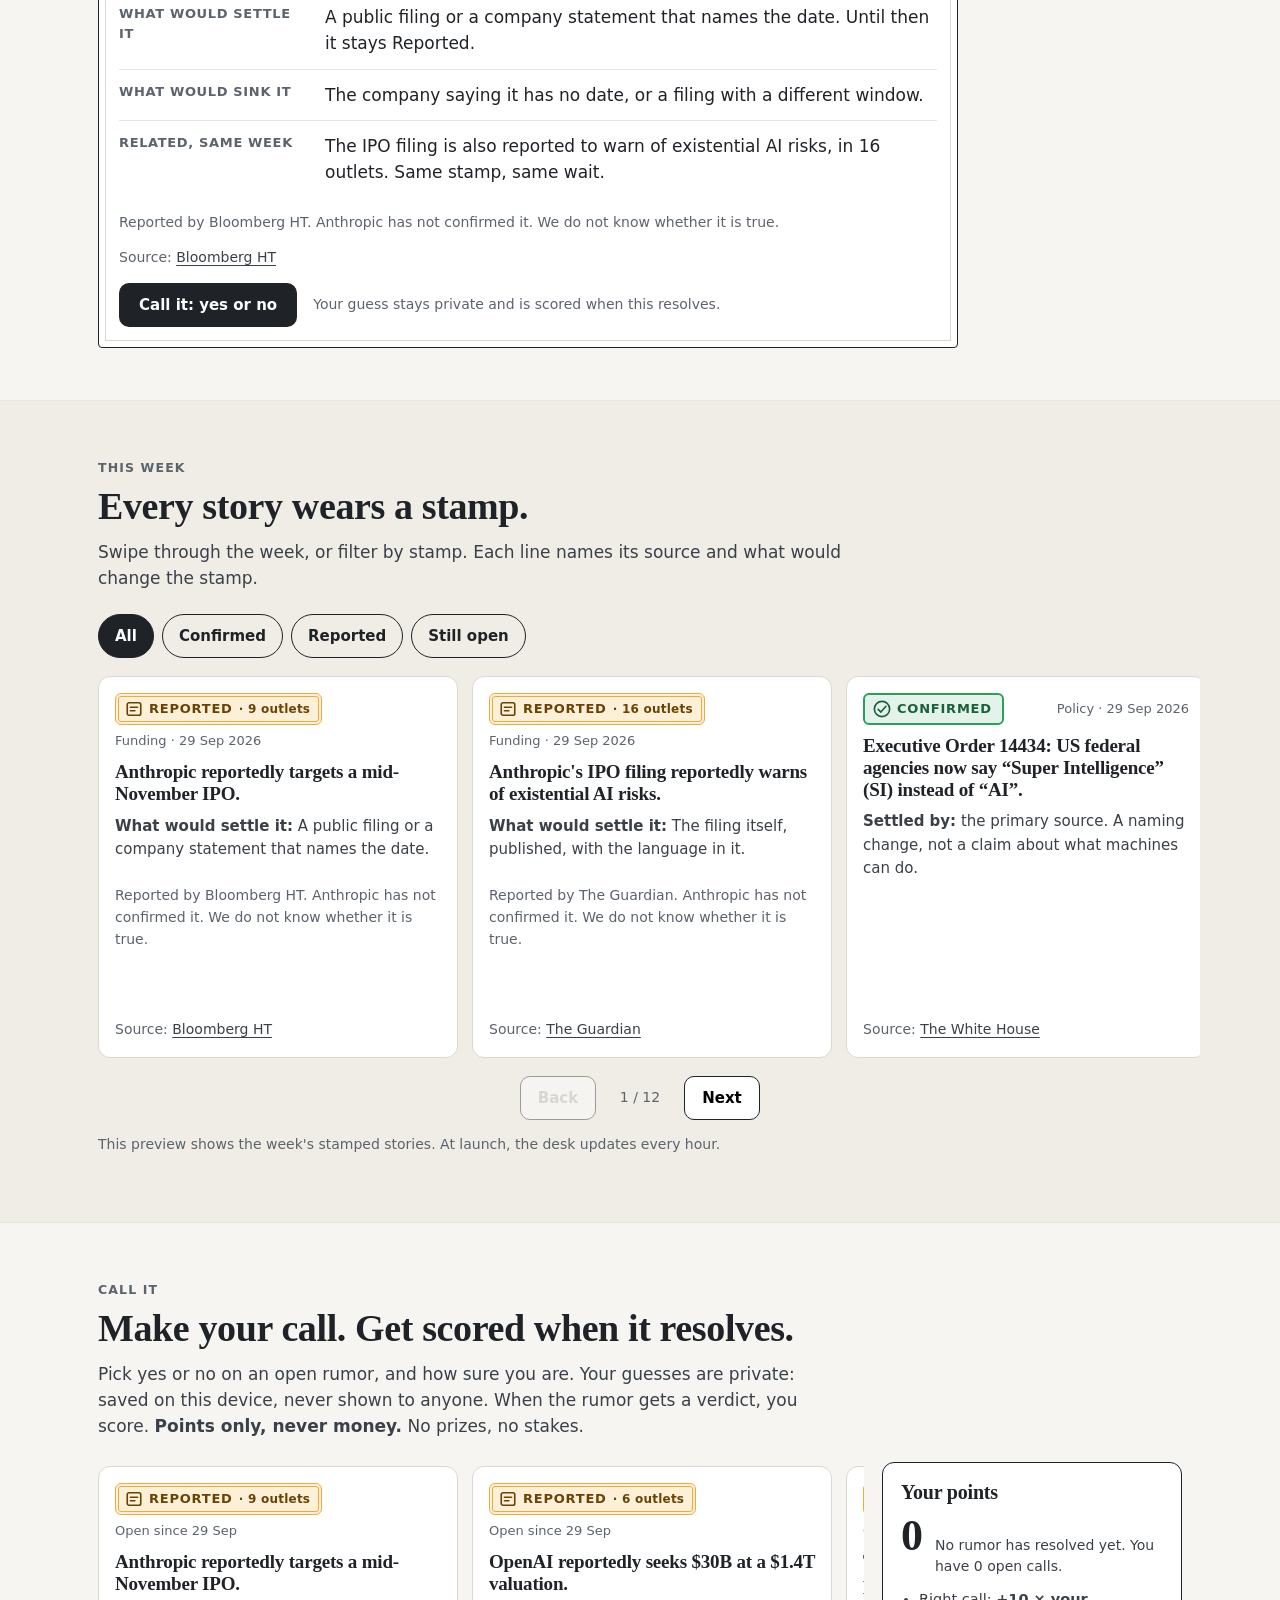
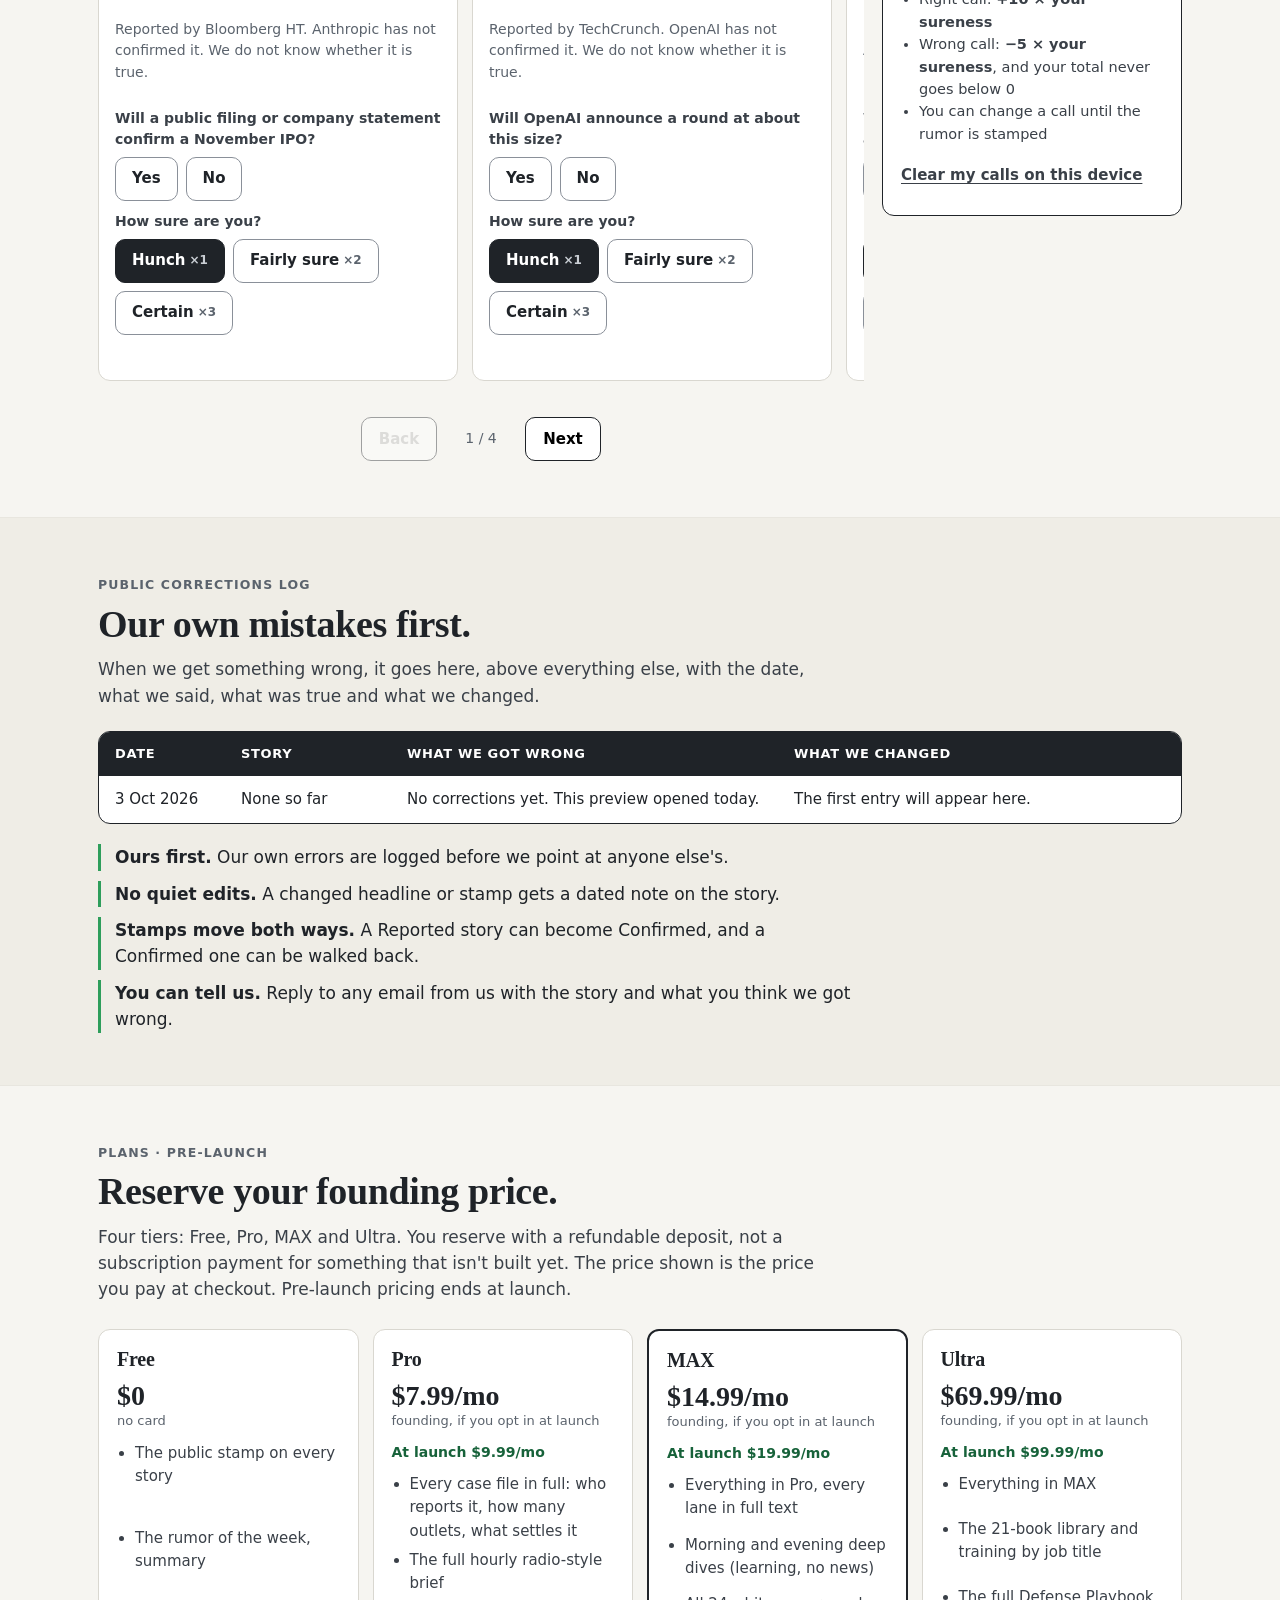
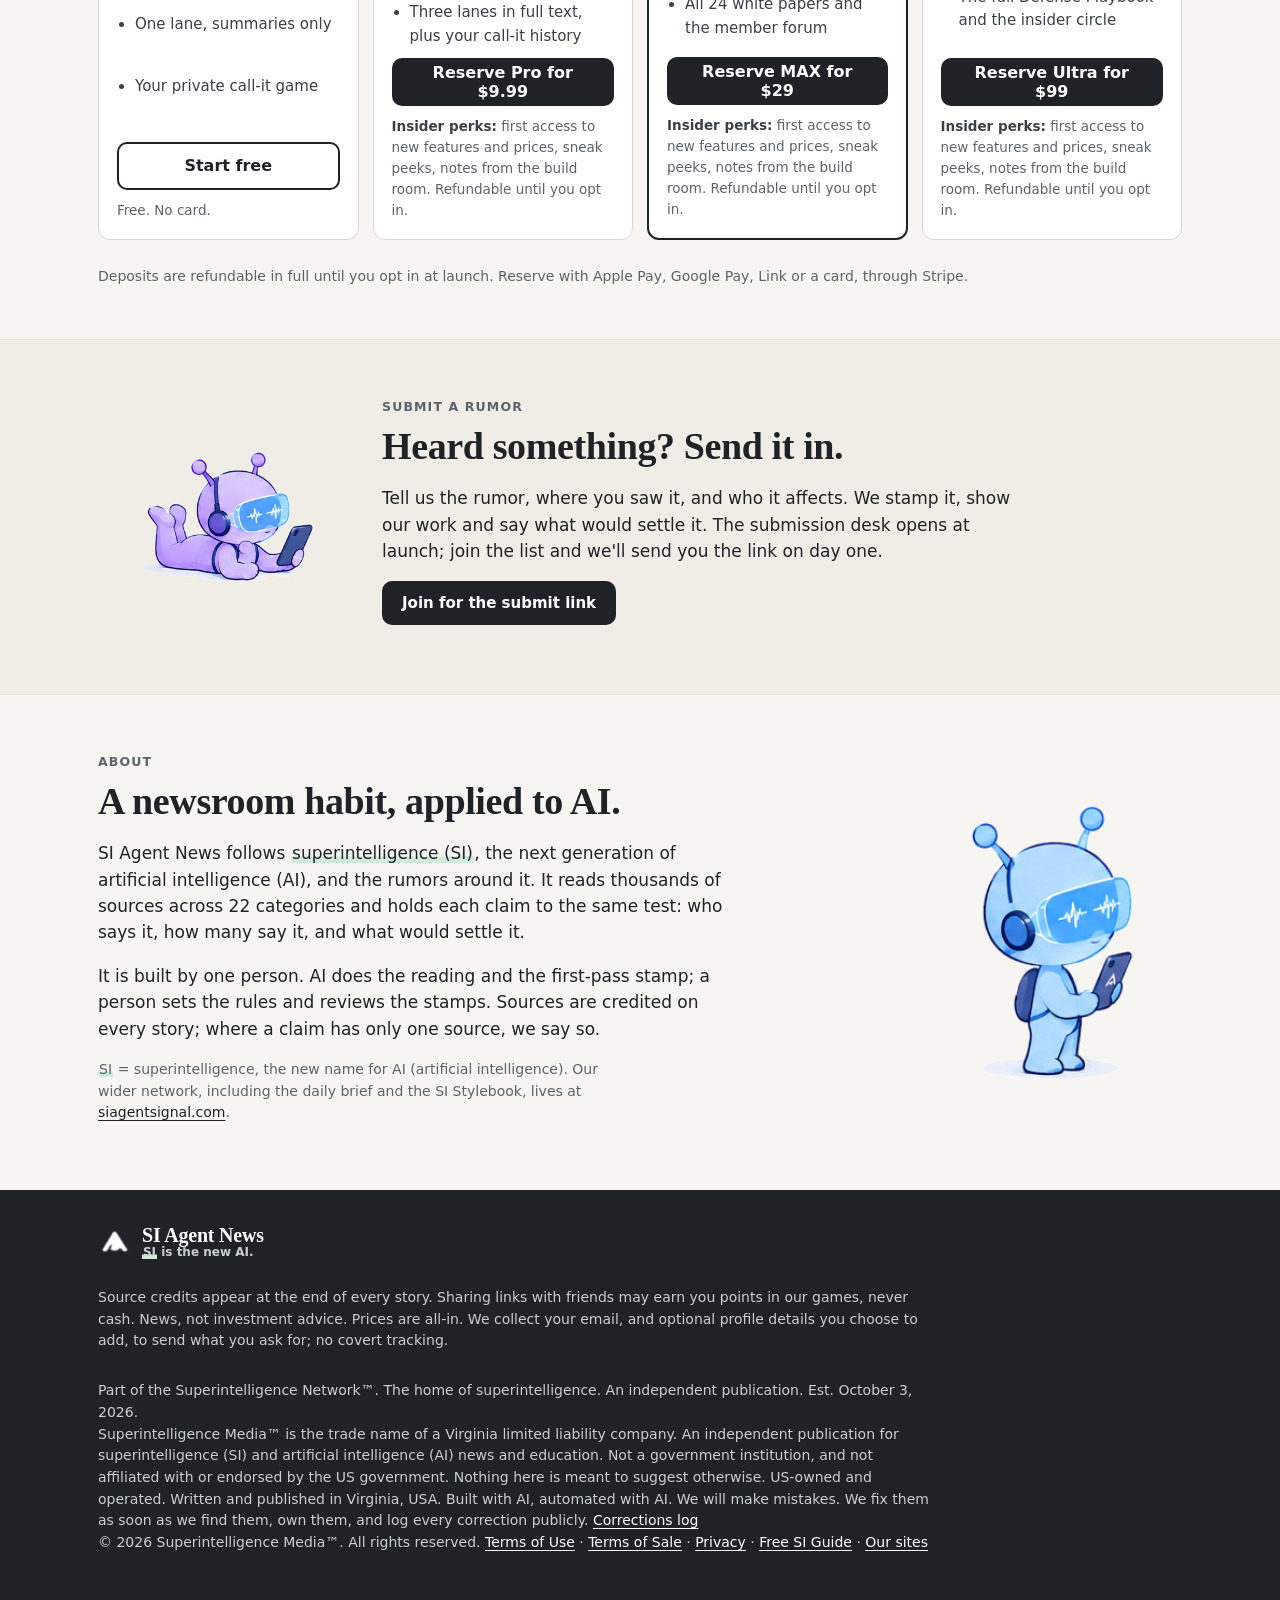
==== commit 7cbeed37: "SEO: IndexNow key, full sitemap with lastmod, JSON-LD where missing, "Our sites" hub link Search is " ====
--- a/index.html
+++ b/index.html
@@ -242,7 +242,7 @@
     </a>
     <p class="small">Source credits appear at the end of every story. Sharing links with friends may earn you points in our games, never cash. News, not investment advice. Prices are all-in. We collect your email, and optional profile details you choose to add, to send what you ask for; no covert tracking.</p>
   </div>
-<div class="wrap"><p class="small est">Part of the Superintelligence Network™. The home of superintelligence. An independent publication. Est. October 3, 2026.<br>Superintelligence Media™ is the trade name of a Virginia limited liability company. An independent publication for superintelligence (SI) and artificial intelligence (AI) news and education. Not a government institution, and not affiliated with or endorsed by the US government. Nothing here is meant to suggest otherwise. US-owned and operated. Written and published in Virginia, USA. Built with AI, automated with AI. We will make mistakes. We fix them as soon as we find them, own them, and log every correction publicly. <a href="https://siagentsignal.com/corrections.html" target="_blank" rel="noopener">Corrections log</a><br>© 2026 Superintelligence Media™. All rights reserved. <a href="https://siagentsignal.com/terms.html" target="_blank" rel="noopener">Terms of Use</a> &middot; <a href="https://siagentsignal.com/terms-of-sale.html" target="_blank" rel="noopener">Terms of Sale</a> &middot; <a href="https://siagentsignal.com/privacy.html" target="_blank" rel="noopener">Privacy</a> &middot; <a href="https://siagentsignal.com/si/">Free SI Guide</a></p></div>
+<div class="wrap"><p class="small est">Part of the Superintelligence Network™. The home of superintelligence. An independent publication. Est. October 3, 2026.<br>Superintelligence Media™ is the trade name of a Virginia limited liability company. An independent publication for superintelligence (SI) and artificial intelligence (AI) news and education. Not a government institution, and not affiliated with or endorsed by the US government. Nothing here is meant to suggest otherwise. US-owned and operated. Written and published in Virginia, USA. Built with AI, automated with AI. We will make mistakes. We fix them as soon as we find them, own them, and log every correction publicly. <a href="https://siagentsignal.com/corrections.html" target="_blank" rel="noopener">Corrections log</a><br>© 2026 Superintelligence Media™. All rights reserved. <a href="https://siagentsignal.com/terms.html" target="_blank" rel="noopener">Terms of Use</a> &middot; <a href="https://siagentsignal.com/terms-of-sale.html" target="_blank" rel="noopener">Terms of Sale</a> &middot; <a href="https://siagentsignal.com/privacy.html" target="_blank" rel="noopener">Privacy</a> &middot; <a href="https://siagentsignal.com/si/">Free SI Guide</a> &middot; <a href="https://siagentsignal.com/network.html">Our sites</a></p></div>
 </footer>
 
 <dialog id="checkout" aria-labelledby="co-h">
